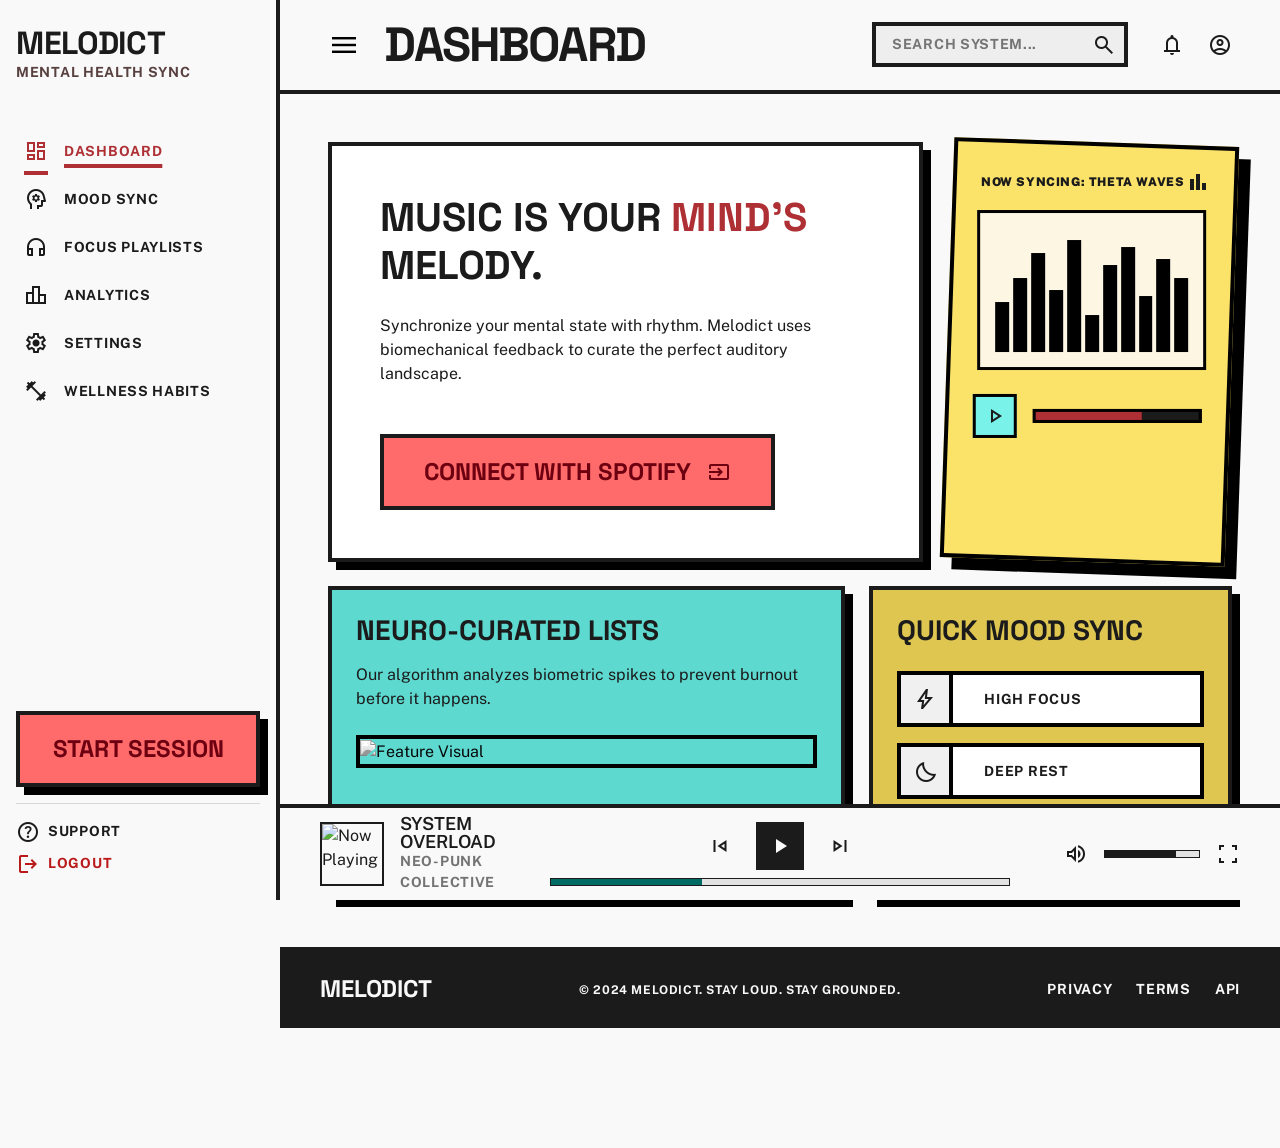
==== index.html @ a221fcd9 "Change 2" ====
<!DOCTYPE html>
<html lang="en">
<head>
    <meta charset="utf-8"/>
    <meta content="width=device-width, initial-scale=1.0" name="viewport"/>
    <title>MELODICT | Dashboard</title>
    <link href="https://cdn.jsdelivr.net/npm/bootstrap@5.3.3/dist/css/bootstrap.min.css" rel="stylesheet"/>
    <script src="https://cdn.jsdelivr.net/npm/bootstrap@5.3.3/dist/js/bootstrap.bundle.min.js" defer></script>
    <link href="https://fonts.googleapis.com/css2?family=Space+Grotesk:wght@300;400;500;600;700&family=Public+Sans:wght@300;400;600;700&display=swap" rel="stylesheet"/>
    <link href="https://fonts.googleapis.com/css2?family=Material+Symbols+Outlined:wght,FILL@100..700,0..1&display=swap" rel="stylesheet"/>
    <link rel="stylesheet" href="/melodict_landing_page/styles.css"/>
</head>
<body>
<aside id="sidebar">
  <div class="mb-5">
    <h1 class="brand-title mb-0">MELODICT</h1>
    <p class="brand-sub mb-0">Mental Health Sync</p>
  </div>

  <nav class="flex-grow d-flex flex-column gap-2 mb-auto">
    <a href="/melodict_landing_page/index.html" class="active">
      <span class="material-symbols-outlined">dashboard</span>
      Dashboard
    </a>
    <a href="/melodict_mood_sync/mood-sync.html">
      <span class="material-symbols-outlined">psychology</span>
      Mood Sync
    </a>
    <a href="/melodict_focus_playlist/focus-playlists.html">
      <span class="material-symbols-outlined">headphones</span>
      Focus Playlists
    </a>
    <a href="/melodict_analytics_dashboard/analytics.html">
      <span class="material-symbols-outlined">leaderboard</span>
      Analytics
    </a>
    <a href="/melodict_settings/settings.html">
      <span class="material-symbols-outlined">settings</span>
      Settings
    </a>
    <a href="/melodict_wellness_habits/wellness-habits.html">
      <span class="material-symbols-outlined">fitness_center</span>
      Wellness Habits
    </a>
  </nav>

  <div class="mt-auto">
    <button class="btn-start-session neo-shadow neo-shadow-hover neo-shadow-active mb-3">
      Start Session
    </button>
    <div class="d-flex flex-column gap-2 pt-3" style="border-top: 1px solid rgba(27,27,27,0.15)">
      <a href="#" class="d-flex align-items-center gap-2 text-label text-decoration-none" style="color: var(--color-on-background)">
        <span class="material-symbols-outlined">help</span> Support
      </a>
      <a href="#" class="d-flex align-items-center gap-2 text-label text-decoration-none" style="color: var(--color-error)">
        <span class="material-symbols-outlined">logout</span> Logout
      </a>
    </div>
  </div>
</aside>

<main id="main-content">
  <header id="topbar">
    <div class="d-flex align-items-center gap-3">
      <button class="material-symbols-outlined border-0 bg-transparent" style="font-size:32px; padding:8px; cursor:pointer; transition: background 0.2s;" onmouseover="this.style.background='var(--color-primary-container)'" onmouseout="this.style.background='transparent'">menu</button>
      <h2 class="mb-0">DASHBOARD</h2>
        </div>
        <div class="d-flex align-items-center gap-4">
            <div class="search-wrapper d-none d-lg-block">
                <input type="text" placeholder="SEARCH SYSTEM..."/>
                <span class="material-symbols-outlined search-icon">search</span>
            </div>
            <div class="d-flex align-items-center gap-2">
                <span class="material-symbols-outlined" style="cursor:pointer; padding:8px;">notifications</span>
                <span class="material-symbols-outlined" style="cursor:pointer; padding:8px;">account_circle</span>
            </div>
        </div>
    </header>

    <section class="p-4 p-xl-5" style="max-width: 1400px; margin: 0 auto;">
        <div class="row g-4">
            <div class="col-12 col-xl-8">
                <div class="bento-card neo-shadow p-5 bg-white h-100 d-flex flex-column justify-content-center">
                    <h1 class="hero-title mb-4">MUSIC IS YOUR <span style="color: var(--color-primary);">MIND'S</span> MELODY.</h1>
                    <p class="hero-desc mb-5">Synchronize your mental state with rhythm. Melodict uses biomechanical feedback to curate the perfect auditory landscape.</p>
                    <div>
                        <button class="btn-start-session neo-shadow-hover d-inline-flex align-items-center justify-content-center gap-3" style="width: auto; padding: 16px 40px;">
                            Connect with Spotify <span class="material-symbols-outlined">input</span>
                        </button>
                    </div>
                </div>
            </div>

            <div class="col-12 col-xl-4">
    <div class="theta-visualizer-card neo-shadow-extreme">
        <div class="d-flex justify-content-between align-items-center mb-3">
            <span class="text-label-bold">NOW SYNCING: THETA WAVES</span>
            <span class="material-symbols-outlined">bar_chart</span>
        </div>
        
        <div class="visualizer-container">
            <div class="v-bar" style="height: 40%"></div>
            <div class="v-bar" style="height: 60%"></div>
            <div class="v-bar" style="height: 80%"></div>
            <div class="v-bar" style="height: 50%"></div>
            <div class="v-bar" style="height: 90%"></div>
            <div class="v-bar" style="height: 30%"></div>
            <div class="v-bar" style="height: 70%"></div>
            <div class="v-bar" style="height: 85%"></div>
            <div class="v-bar" style="height: 45%"></div>
            <div class="v-bar" style="height: 75%"></div>
            <div class="v-bar" style="height: 60%"></div>
        </div>

        <div class="d-flex align-items-center gap-3 mt-4">
            <div class="v-play-btn">
                <span class="material-symbols-outlined">play_arrow</span>
            </div>
            <div class="v-progress-track">
                <div class="v-progress-fill" style="width: 65%;"></div>
            </div>
        </div>
    </div>
</div>

            <div class="col-12 col-lg-7">
                <div class="bento-card neo-shadow p-4 h-100" style="background: var(--color-secondary-fixed-dim);">
                    <h3 class="text-uppercase mb-3">Neuro-Curated Lists</h3>
                    <p class="mb-4">Our algorithm analyzes biometric spikes to prevent burnout before it happens.</p>
                    <div style="border: 4px solid #000; overflow: hidden;">
                        <img src="https://lh3.googleusercontent.com/aida-public/[base64]" class="w-100" style="filter: grayscale(1) contrast(1.2);" alt="Feature Visual">
                    </div>
                </div>
            </div>

            <div class="col-12 col-lg-5">
                <div class="bento-card neo-shadow p-4 h-100" style="background: #dec651;">
                    <h3 class="text-uppercase mb-4">Quick Mood Sync</h3>
                    <div class="d-flex flex-column gap-3">
                        <div class="mood-item-alt p-3 bg-white d-flex align-items-center gap-3" style="border: 4px solid #000;">
                            <span class="material-symbols-outlined">bolt</span>
                            <span class="text-label">HIGH FOCUS</span>
                        </div>
                        <div class="mood-item-alt p-3 bg-white d-flex align-items-center gap-3" style="border: 4px solid #000;">
                            <span class="material-symbols-outlined">bedtime</span>
                            <span class="text-label">DEEP REST</span>
                        </div>
                        <div class="mood-item-alt p-3 bg-white d-flex align-items-center gap-3" style="border: 4px solid #000;">
                            <span class="material-symbols-outlined">exercise</span>
                            <span class="text-label">PURE ENERGY</span>
                        </div>
                    </div>
                </div>
            </div>
        </div>
    </section>

  <footer id="site-footer">
    <h3 class="mb-0" style="font-size:24px; color: var(--color-background);">MELODICT</h3>
    <span class="text-label" style="font-size:12px;">© 2024 MELODICT. STAY LOUD. STAY GROUNDED.</span>
    <div class="d-flex gap-4">
      <a href="#">Privacy</a>
      <a href="#">Terms</a>
      <a href="#">API</a>
    </div>
  </footer>
</main>

<div id="player-bar">
  <div class="d-flex align-items-center gap-3" style="width:25%;">
    <div style="width:64px; height:64px; border: 2px solid var(--color-on-background); overflow:hidden; flex-shrink:0;">
      <img src="https://lh3.googleusercontent.com/aida-public/[base64]"
           alt="Now Playing" style="width:100%; height:100%; object-fit:cover;"/>
    </div>
    <div>
      <h5 class="mb-0 text-uppercase" style="font-size:18px; font-weight:600; line-height:1; font-family:'Public Sans',sans-serif;">System Overload</h5>
      <p class="text-label mb-0" style="opacity:0.6;">NEO-PUNK COLLECTIVE</p>
    </div>
  </div>

  <div class="d-flex flex-column align-items-center gap-2" style="width:50%;">
    <div class="d-flex align-items-center gap-4">
      <span class="material-symbols-outlined" style="cursor:pointer; font-size:24px; transition: color 0.2s;" onmouseover="this.style.color='var(--color-primary)'" onmouseout="this.style.color=''">skip_previous</span>
      <button class="play-btn neo-shadow-hover neo-shadow-active">
        <span class="material-symbols-outlined" style="font-variation-settings:'FILL' 1; font-size:24px;">play_arrow</span>
      </button>
      <span class="material-symbols-outlined" style="cursor:pointer; font-size:24px; transition: color 0.2s;" onmouseover="this.style.color='var(--color-primary)'" onmouseout="this.style.color=''">skip_next</span>
    </div>
    <div class="progress-track">
      <div class="progress-fill" style="width:33%;"></div>
    </div>
  </div>

  <div class="d-flex align-items-center justify-content-end gap-3" style="width:25%;">
    <span class="material-symbols-outlined">volume_up</span>
    <div style="width:96px; height:8px; background-color: var(--color-surface-container-highest); border: 1px solid var(--color-on-background);">
      <div style="height:100%; width:75%; background-color: var(--color-on-background);"></div>
    </div>
    <span class="material-symbols-outlined">fullscreen</span>
  </div>
</div>

</body>
</html>
---- melodict_landing_page/styles.css ----
:root {
  --color-primary: #ae2f34;
  --color-primary-container: #ff6b6b;
  --color-secondary: #006a65;
  --color-secondary-fixed-dim: #5dd9d0;
  --color-tertiary-fixed: #fbe36a;
  --color-on-background: #1b1b1b;
  --color-background: #f9f9f9;
  --color-surface: #f9f9f9;
  --color-surface-container: #eeeeee;
  --color-surface-container-highest: #e2e2e2;
  --color-on-surface-variant: #584140;
  --color-error: #ba1a1a;
  --sidebar-width: 280px;
}

body {
  background-color: var(--color-background);
  color: var(--color-on-background);
  font-family: 'Public Sans', sans-serif;
  overflow-x: hidden;
  margin: 0;
}

h1, h2, h3, h4, h5, .font-display {
  font-family: 'Space Grotesk', sans-serif;
  font-weight: 700;
}

.text-label {
  font-size: 14px;
  font-weight: 700;
  letter-spacing: 0.05em;
  text-transform: uppercase;
}

.neo-shadow { 
  box-shadow: 8px 8px 0 0 #000; 
}

.neo-shadow-hover {
  transition: transform 0.15s ease, box-shadow 0.15s ease;
}

.neo-shadow-hover:hover {
  transform: translate(-4px, -4px);
  box-shadow: 12px 12px 0 0 #000;
}

.neo-shadow-active:active {
  transform: translate(4px, 4px);
  box-shadow: 2px 2px 0 0 #000;
}

.grid-bg {
  background-image:
    linear-gradient(to right, #e2e2e2 1px, transparent 1px),
    linear-gradient(to bottom, #e2e2e2 1px, transparent 1px);
  background-size: 40px 40px;
}

#sidebar {
  width: var(--sidebar-width);
  position: fixed;
  top: 0;
  left: 0;
  height: 100vh;
  background-color: var(--color-background);
  border-right: 4px solid var(--color-on-background);
  z-index: 1050;
  display: flex;
  flex-direction: column;
  padding: 24px 16px;
}

#sidebar .brand-title {
  font-size: 32px;
  line-height: 1.2;
  letter-spacing: -0.01em;
  font-weight: 900;
}

#sidebar .brand-sub {
  font-size: 14px;
  font-weight: 700;
  letter-spacing: 0.05em;
  color: var(--color-on-surface-variant);
  text-transform: uppercase;
}

#sidebar nav a {
  display: flex;
  align-items: center;
  gap: 16px;
  padding: 8px;
  font-size: 14px;
  font-weight: 700;
  letter-spacing: 0.05em;
  text-decoration: none;
  color: var(--color-on-background);
  text-transform: uppercase;
  transition: color 0.2s, transform 0.15s;
}
#sidebar nav a:hover {
  color: var(--color-primary);
  transform: translateX(4px);
}
#sidebar nav a.active {
  color: var(--color-primary);
  text-decoration: underline;
  text-decoration-thickness: 4px;
  text-underline-offset: 8px;
}


.btn-start-session {
  background-color: var(--color-primary-container);
  border: 4px solid var(--color-on-background);
  font-family: 'Space Grotesk', sans-serif;
  font-size: 24px;
  font-weight: 700;
  text-transform: uppercase;
  color: #6d0010;
  width: 100%;
  padding: 16px;
  text-align: center;
  cursor: pointer;
}

#main-content {
  margin-left: var(--sidebar-width);
  min-height: 100vh;
  padding-bottom: 120px;
}

#topbar {
  display: flex;
  justify-content: space-between;
  align-items: center;
  padding: 16px 40px;
  border-bottom: 4px solid var(--color-on-background);
  position: sticky;
  top: 0;
  background-color: var(--color-background);
  z-index: 1040;
}

#topbar h2 {
  font-size: 48px;
  font-weight: 900;
  letter-spacing: -0.04em;
  text-transform: uppercase;
  margin: 0;
}

#topbar input[type="text"] {
  background-color: var(--color-surface-container);
  border: 4px solid var(--color-on-background);
  padding: 8px 44px 8px 16px;
  font-size: 14px;
  font-weight: 700;
  letter-spacing: 0.05em;
  text-transform: uppercase;
  outline: none;
  width: 256px;
}

.search-wrapper { position: relative; }

.search-icon {
  position: absolute;
  right: 12px;
  top: 50%;
  transform: translateY(-50%);
}

.bento-card {
  border: 4px solid var(--color-on-background);
  background-color: #fff;
  transition: transform 0.2s ease, box-shadow 0.2s ease;
}

.stat-number {
  font-family: 'Space Grotesk', sans-serif;
  font-size: 40px;
  font-weight: 700;
  letter-spacing: -0.02em;
  line-height: 1;
  display: block;
}

#player-bar {
  position: fixed;
  bottom: 0;
  left: var(--sidebar-width);
  right: 0;
  height: 96px;
  background-color: var(--color-background);
  border-top: 4px solid var(--color-on-background);
  display: flex;
  align-items: center;
  padding: 0 40px;
  justify-content: space-between;
  z-index: 1050;
}

.play-btn {
  width: 48px;
  height: 48px;
  background-color: var(--color-on-background);
  color: var(--color-background);
  border: none;
  display: flex;
  align-items: center;
  justify-content: center;
}

.progress-track {
  height: 8px;
  background-color: var(--color-surface-container-highest);
  border: 1px solid var(--color-on-background);
  position: relative;
  width: 100%;
}

.progress-fill {
  position: absolute;
  top: 0;
  left: 0;
  height: 100%;
  background-color: var(--color-secondary);
}

#site-footer {
  background-color: var(--color-on-background);
  color: var(--color-background);
  border-top: 4px solid var(--color-on-background);
  padding: 24px 40px;
  display: flex;
  justify-content: space-between;
  align-items: center;
  flex-wrap: wrap;
  gap: 12px;
}
#site-footer a {
  color: var(--color-background);
  text-decoration: none;
  font-size: 14px;
  font-weight: 700;
  text-transform: uppercase;
  letter-spacing: 0.05em;
}
#site-footer a:hover {
  text-decoration: underline;
}

@media (max-width: 992px) {
  #sidebar { transform: translateX(-100%); }
  #main-content, #player-bar { margin-left: 0; }
  #topbar h2 { font-size: 32px; }
}

::-webkit-scrollbar { width: 12px; }
::-webkit-scrollbar-track { background: var(--color-background); border-left: 3px solid #000; }
::-webkit-scrollbar-thumb { background: #000; border: 2px solid var(--color-background); }

.mood-item-alt {
    display: flex;
    align-items: center;
    padding: 0 !important;
    overflow: hidden;
    background: #fff;
    border: 4px solid #000;
    font-weight: 900;
}

.mood-item-alt span.material-symbols-outlined {
    padding: 12px;
    border-right: 4px solid #000;
    background: #f0f0f0;
}

.mood-item-alt .text-label {
    padding-left: 15px;
}

.play-btn-small {
  width: 40px;
  height: 40px;
  background-color: var(--color-on-background);
  color: var(--color-background);
  border: none;
  display: flex;
  align-items: center;
  justify-content: center;
  cursor: pointer;
}

.metric-row {
  display: flex;
  justify-content: space-between;
  align-items: baseline;
  border-bottom: 2px solid #000;
  padding: 8px 0;
}

.metric-row h2 { margin: 0; font-size: 32px; }

.toggle-switch {
  width: 60px;
  height: 34px;
  background: #eee;
  border: 3px solid #000;
  position: relative;
  cursor: pointer;
}

.toggle-circle {
  width: 20px;
  height: 20px;
  background: #000;
  position: absolute;
  top: 4px;
  left: 4px;
  transition: transform 0.2s ease;
}

.toggle-box span { font-weight: 900; font-size: 12px; }

.theme-box {
  padding: 24px;
  border: 4px solid #000;
  height: 100%;
}

.theme-label {
  font-size: 10px;
  font-weight: 900;
  background: #000;
  color: #fff;
  padding: 2px 6px;
  display: inline-block;
  margin-bottom: 12px;
}

.blue-box { background-color: var(--color-secondary-fixed-dim); }
.orange-box { background-color: var(--color-primary-container); }

.visualizer-bars {
  display: flex;
  align-items: flex-end;
  gap: 8px;
  height: 120px;
}

.vbar {
  flex: 1;
  background: #000;
  border: 2px solid #000;
}

.v1 { height: 40%; background: var(--color-primary); }
.v2 { height: 70%; background: var(--color-secondary); }
.v3 { height: 50%; background: var(--color-tertiary-fixed); }

.timer-display {
  font-family: 'Space Grotesk', sans-serif;
  font-size: 80px;
  font-weight: 900;
  line-height: 1;
  margin: 20px 0;
  letter-spacing: -4px;
}

.tag-dark {
  background: #000;
  color: #fff;
  padding: 4px 12px;
  font-size: 12px;
  font-weight: 700;
  text-transform: uppercase;
  display: inline-block;
  margin-bottom: 16px;
}

.btn-dark-neo {
  background: #000;
  color: #fff;
  border: 3px solid #000;
  padding: 12px 24px;
  font-weight: 700;
  text-transform: uppercase;
  transition: 0.2s;
}

.btn-dark-neo:hover {
  background: var(--color-primary);
  transform: translate(-2px, -2px);
  box-shadow: 4px 4px 0 #000;
}

.btn-outline-neo {
  background: transparent;
  color: #000;
  border: 3px solid #000;
  padding: 12px 24px;
  font-weight: 700;
  text-transform: uppercase;
  transition: 0.2s;
}

.player-right {
  display: flex;
  align-items: center;
  gap: 12px;
  width: 25%;
  justify-content: flex-end;
}

.volume-bar {
  width: 100px;
  height: 8px;
  background: #ddd;
  border: 2px solid #000;
}

.volume-fill {
  width: 60%;
  height: 100%;
  background: #000;
}

input[type="range"] {
  appearance: none;
  -webkit-appearance: none;
  width: 100%;
  background: transparent;
  margin: 20px 0;
}

input[type="range"]::-webkit-slider-runnable-track {
  width: 100%;
  height: 12px;
  background: #eee;
  border: 3px solid #000;
}

input[type="range"]::-webkit-slider-thumb {
  -webkit-appearance: none;
  height: 30px;
  width: 15px;
  background: #000;
  border: 2px solid #fff;
  margin-top: -12px; 
  cursor: pointer;
}

.theta-visualizer-card {
    background-color: #FBE36A; 
    border: 4px solid #000;
    padding: 24px;
    transform: rotate(2deg); 
    box-shadow: 12px 12px 0 #000;
    height: 100%;
    display: flex;
    flex-direction: column;
}

.text-label-bold {
    font-weight: 900;
    font-size: 12px;
    letter-spacing: 0.05em;
}

.visualizer-container {
    background: #FDF6E3;
    border: 3px solid #000;
    height: 160px;
    display: flex;
    align-items: flex-end;
    justify-content: space-between;
    padding: 15px;
    gap: 4px;
}

.v-bar {
    flex: 1;
    background: #000;
    min-width: 6px;
}

.v-play-btn {
    width: 44px;
    height: 44px;
    background: #79F3EA; 
    border: 3px solid #000;
    display: flex;
    align-items: center;
    justify-content: center;
    cursor: pointer;
}

.v-progress-track {
    flex-grow: 1;
    height: 14px;
    background: #1b1b1b;
    border: 3px solid #000;
    position: relative;
}

.v-progress-fill {
    height: 100%;
    background: #AE2F34; 
}

.v-bar {
    animation: bar-dance 1s ease-in-out infinite alternate;
}

@keyframes bar-dance {
    from { transform: scaleY(1); }
    to { transform: scaleY(0.5); }
}

.theta-visualizer-card > * {
    transform: rotate(-2deg);
}

::-webkit-scrollbar { width: 12px; }
::-webkit-scrollbar-track { background: var(--color-background); border-left: 3px solid #000; }
::-webkit-scrollbar-thumb { background: #000; border: 2px solid var(--color-background); }
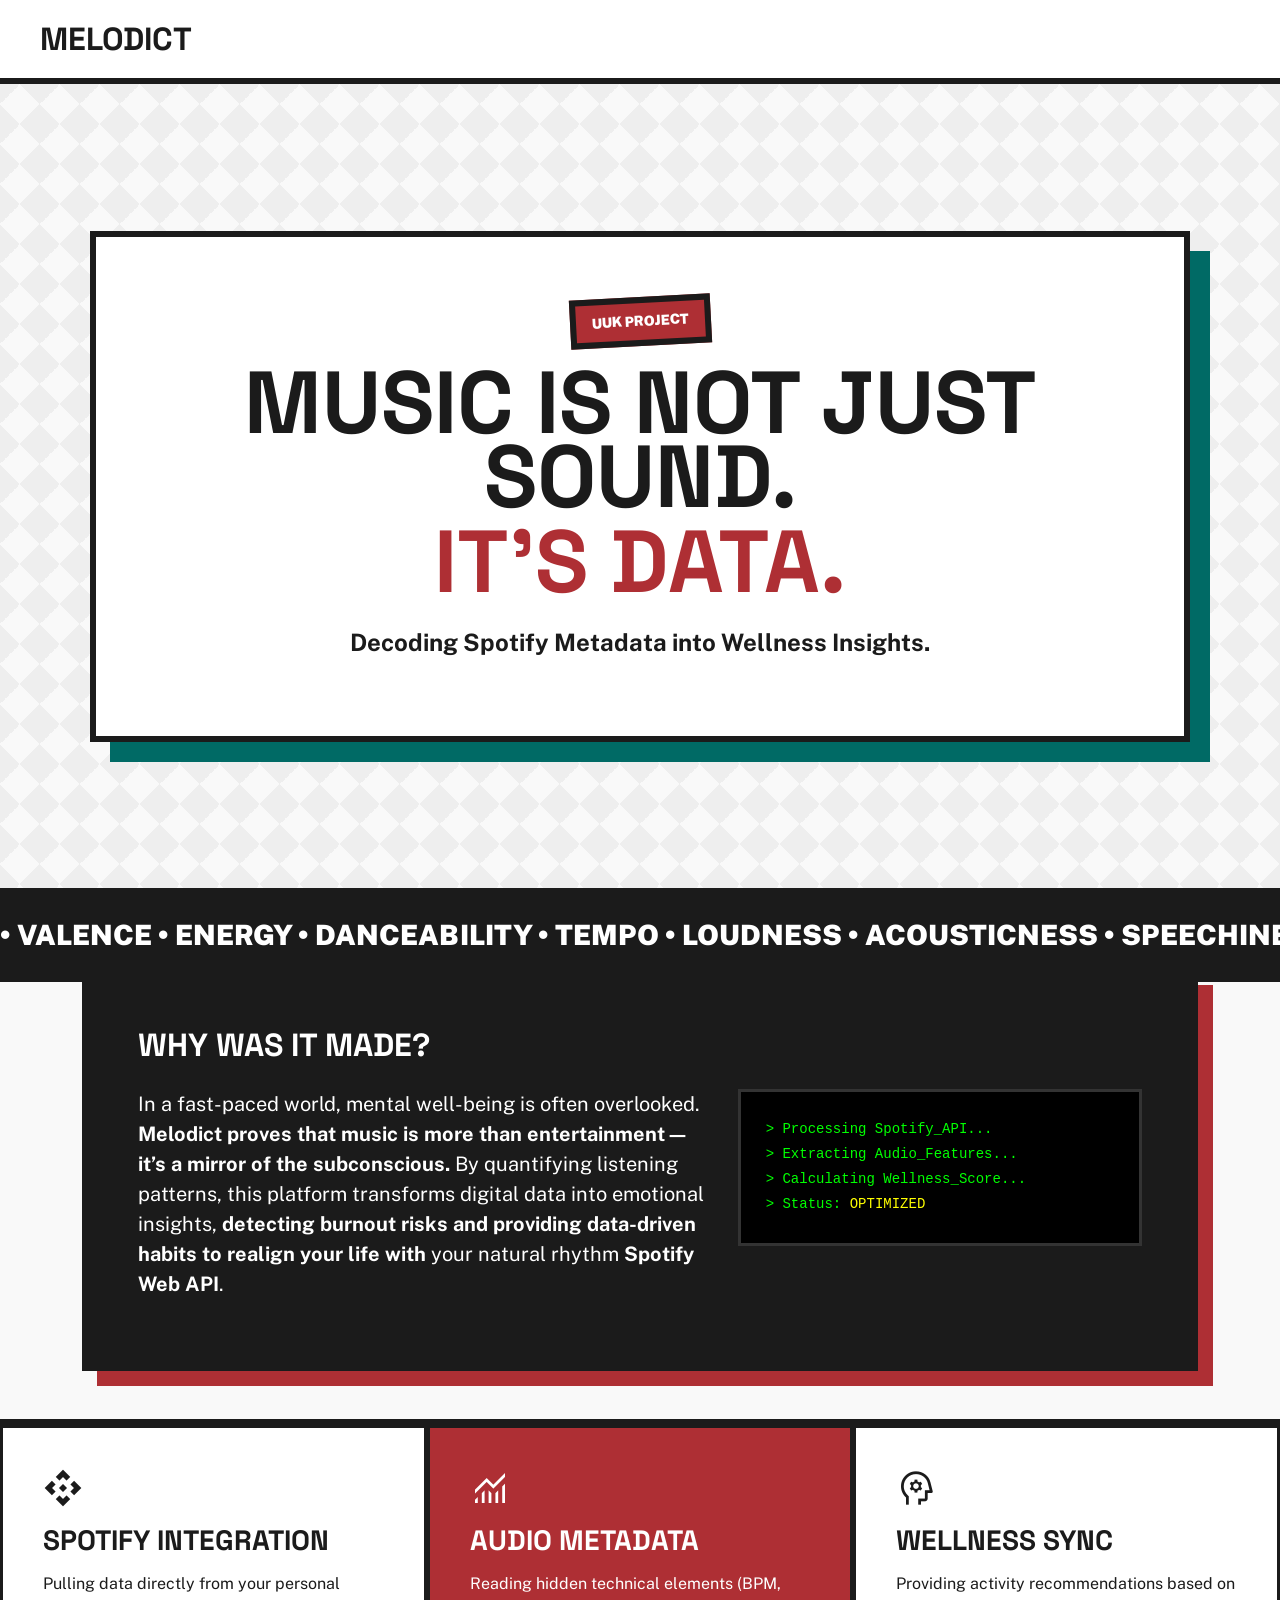
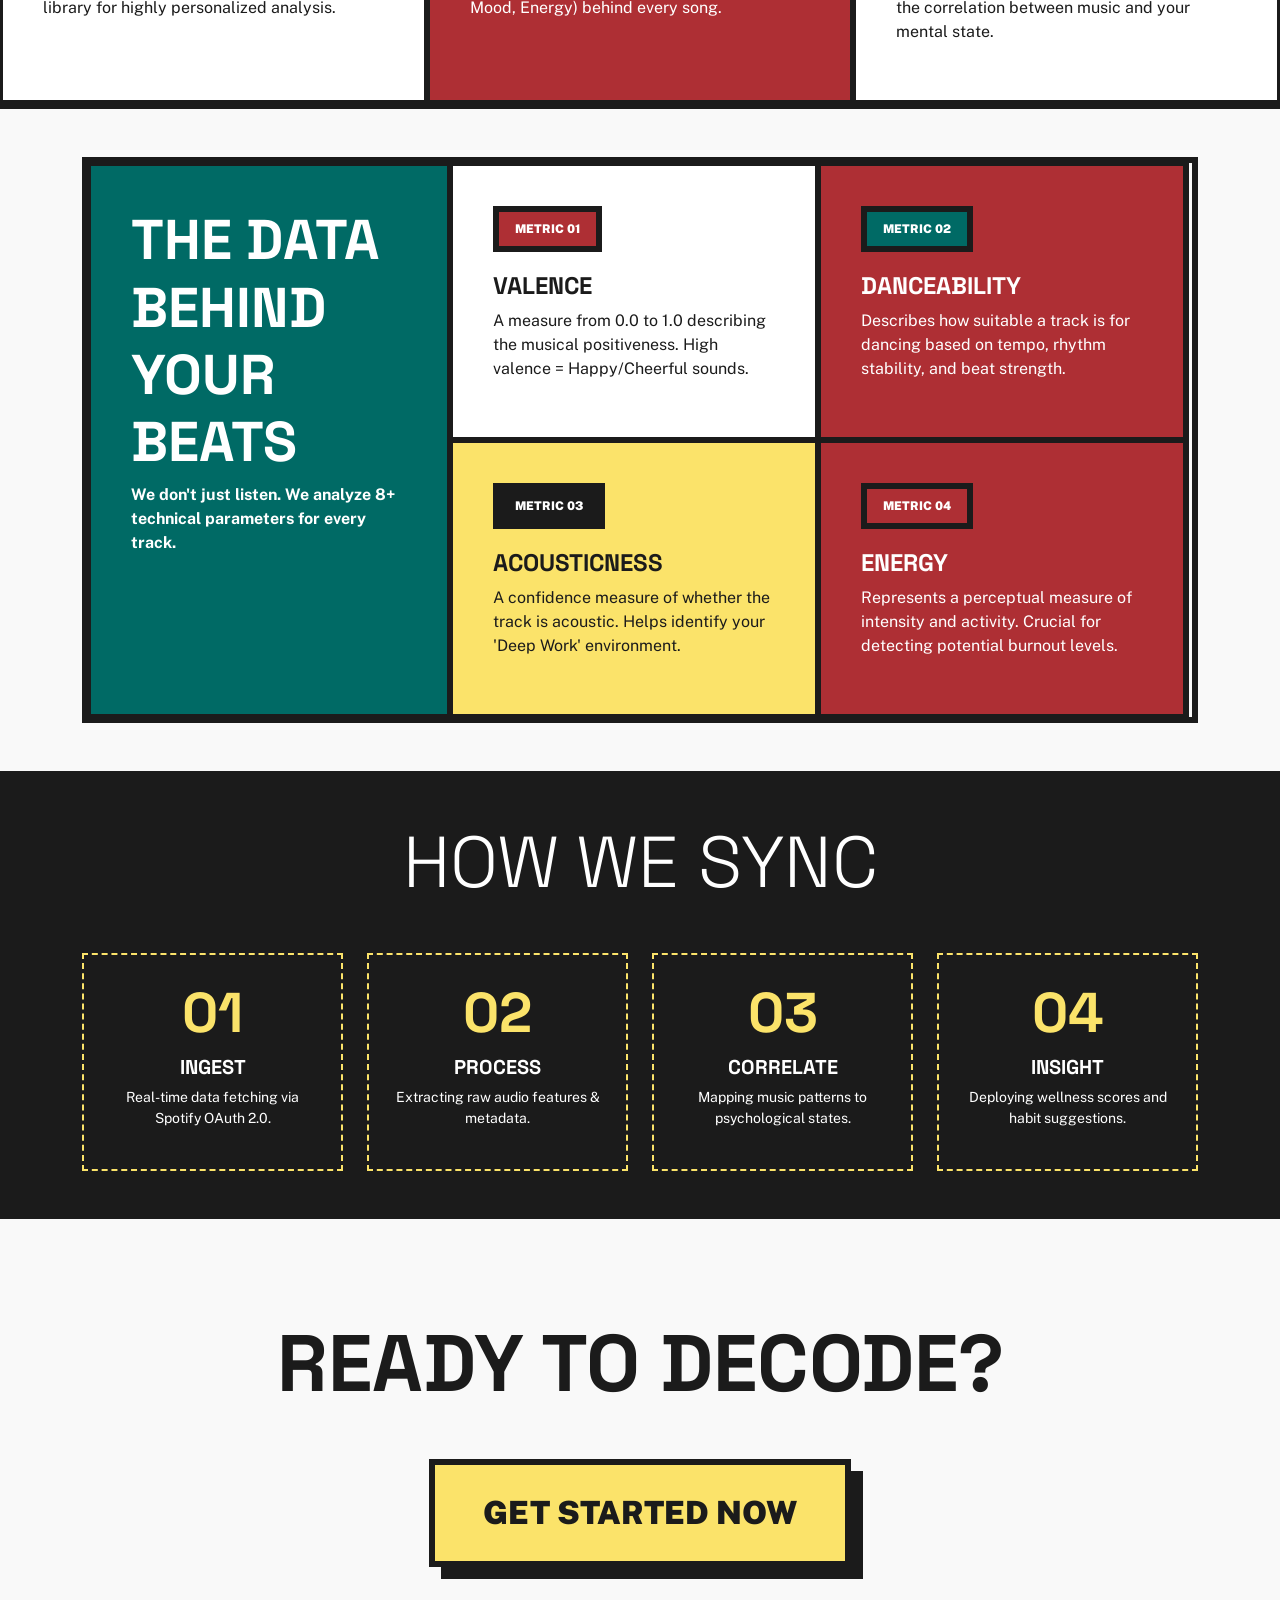
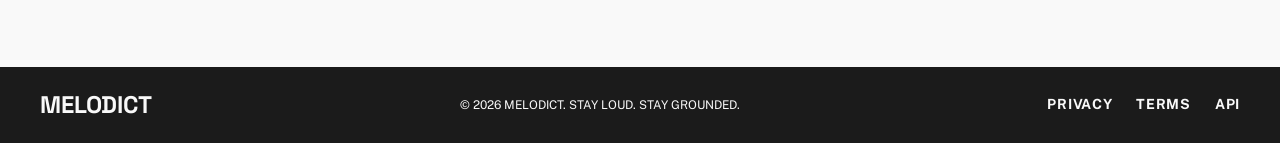
==== commit 5fea0687: "fix" ====
--- a/index.html
+++ b/index.html
@@ -1,204 +1,159 @@
 <!DOCTYPE html>
-<html lang="en">
+<html lang="id">
 <head>
     <meta charset="utf-8"/>
-    <meta content="width=device-width, initial-scale=1.0" name="viewport"/>
-    <title>MELODICT | Dashboard</title>
+    <meta name="viewport" content="width=device-width, initial-scale=1.0"/>
+    <title>MELODICT | Data-Driven Rhythm</title>
+
     <link href="https://cdn.jsdelivr.net/npm/bootstrap@5.3.3/dist/css/bootstrap.min.css" rel="stylesheet"/>
-    <script src="https://cdn.jsdelivr.net/npm/bootstrap@5.3.3/dist/js/bootstrap.bundle.min.js" defer></script>
-    <link href="https://fonts.googleapis.com/css2?family=Space+Grotesk:wght@300;400;500;600;700&family=Public+Sans:wght@300;400;600;700&display=swap" rel="stylesheet"/>
-    <link href="https://fonts.googleapis.com/css2?family=Material+Symbols+Outlined:wght,FILL@100..700,0..1&display=swap" rel="stylesheet"/>
-    <link rel="stylesheet" href="/melodict_landing_page/styles.css"/>
+    <link href="https://fonts.googleapis.com/css2?family=Space+Grotesk:wght@700;900&family=Public+Sans:wght@400;700;900&display=swap" rel="stylesheet"/>
+    <link href="https://fonts.googleapis.com/css2?family=Material+Symbols+Outlined:wght,FILL@100..700,0..1" rel="stylesheet"/>
+    <link rel="stylesheet" href="/styles-landing.css"/>
+
 </head>
 <body>
-<aside id="sidebar">
-  <div class="mb-5">
-    <h1 class="brand-title mb-0">MELODICT</h1>
-    <p class="brand-sub mb-0">Mental Health Sync</p>
-  </div>
 
-  <nav class="flex-grow d-flex flex-column gap-2 mb-auto">
-    <a href="/melodict_landing_page/index.html" class="active">
-      <span class="material-symbols-outlined">dashboard</span>
-      Dashboard
-    </a>
-    <a href="/melodict_mood_sync/mood-sync.html">
-      <span class="material-symbols-outlined">psychology</span>
-      Mood Sync
-    </a>
-    <a href="/melodict_focus_playlist/focus-playlists.html">
-      <span class="material-symbols-outlined">headphones</span>
-      Focus Playlists
-    </a>
-    <a href="/melodict_analytics_dashboard/analytics.html">
-      <span class="material-symbols-outlined">leaderboard</span>
-      Analytics
-    </a>
-    <a href="/melodict_settings/settings.html">
-      <span class="material-symbols-outlined">settings</span>
-      Settings
-    </a>
-    <a href="/melodict_wellness_habits/wellness-habits.html">
-      <span class="material-symbols-outlined">fitness_center</span>
-      Wellness Habits
-    </a>
-  </nav>
+    <nav style="padding: 20px 40px; border-bottom: var(--border-thick); background: white;">
+        <h2 class="mb-0">MELODICT</h2>
+    </nav>
 
-  <div class="mt-auto">
-    <button class="btn-start-session neo-shadow neo-shadow-hover neo-shadow-active mb-3">
-      Start Session
-    </button>
-    <div class="d-flex flex-column gap-2 pt-3" style="border-top: 1px solid rgba(27,27,27,0.15)">
-      <a href="#" class="d-flex align-items-center gap-2 text-label text-decoration-none" style="color: var(--color-on-background)">
-        <span class="material-symbols-outlined">help</span> Support
-      </a>
-      <a href="#" class="d-flex align-items-center gap-2 text-label text-decoration-none" style="color: var(--color-error)">
-        <span class="material-symbols-outlined">logout</span> Logout
-      </a>
-    </div>
-  </div>
-</aside>
-
-<main id="main-content">
-  <header id="topbar">
-    <div class="d-flex align-items-center gap-3">
-      <button class="material-symbols-outlined border-0 bg-transparent" style="font-size:32px; padding:8px; cursor:pointer; transition: background 0.2s;" onmouseover="this.style.background='var(--color-primary-container)'" onmouseout="this.style.background='transparent'">menu</button>
-      <h2 class="mb-0">DASHBOARD</h2>
-        </div>
-        <div class="d-flex align-items-center gap-4">
-            <div class="search-wrapper d-none d-lg-block">
-                <input type="text" placeholder="SEARCH SYSTEM..."/>
-                <span class="material-symbols-outlined search-icon">search</span>
-            </div>
-            <div class="d-flex align-items-center gap-2">
-                <span class="material-symbols-outlined" style="cursor:pointer; padding:8px;">notifications</span>
-                <span class="material-symbols-outlined" style="cursor:pointer; padding:8px;">account_circle</span>
-            </div>
+    <header class="hero">
+        <div class="hero-box">
+            <div class="badge-sticker">UUK PROJECT</div>
+            <h1>MUSIC IS NOT JUST SOUND.</h1>
+            <h1 style="color: var(--color-primary);">IT'S DATA.</h1>
+            <p class="mt-4 fw-bold fs-4">Decoding Spotify Metadata into Wellness Insights.</p>
         </div>
     </header>
 
-    <section class="p-4 p-xl-5" style="max-width: 1400px; margin: 0 auto;">
-        <div class="row g-4">
-            <div class="col-12 col-xl-8">
-                <div class="bento-card neo-shadow p-5 bg-white h-100 d-flex flex-column justify-content-center">
-                    <h1 class="hero-title mb-4">MUSIC IS YOUR <span style="color: var(--color-primary);">MIND'S</span> MELODY.</h1>
-                    <p class="hero-desc mb-5">Synchronize your mental state with rhythm. Melodict uses biomechanical feedback to curate the perfect auditory landscape.</p>
-                    <div>
-                        <button class="btn-start-session neo-shadow-hover d-inline-flex align-items-center justify-content-center gap-3" style="width: auto; padding: 16px 40px;">
-                            Connect with Spotify <span class="material-symbols-outlined">input</span>
-                        </button>
-                    </div>
-                </div>
-            </div>
-
-            <div class="col-12 col-xl-4">
-    <div class="theta-visualizer-card neo-shadow-extreme">
-        <div class="d-flex justify-content-between align-items-center mb-3">
-            <span class="text-label-bold">NOW SYNCING: THETA WAVES</span>
-            <span class="material-symbols-outlined">bar_chart</span>
-        </div>
-        
-        <div class="visualizer-container">
-            <div class="v-bar" style="height: 40%"></div>
-            <div class="v-bar" style="height: 60%"></div>
-            <div class="v-bar" style="height: 80%"></div>
-            <div class="v-bar" style="height: 50%"></div>
-            <div class="v-bar" style="height: 90%"></div>
-            <div class="v-bar" style="height: 30%"></div>
-            <div class="v-bar" style="height: 70%"></div>
-            <div class="v-bar" style="height: 85%"></div>
-            <div class="v-bar" style="height: 45%"></div>
-            <div class="v-bar" style="height: 75%"></div>
-            <div class="v-bar" style="height: 60%"></div>
-        </div>
-
-        <div class="d-flex align-items-center gap-3 mt-4">
-            <div class="v-play-btn">
-                <span class="material-symbols-outlined">play_arrow</span>
-            </div>
-            <div class="v-progress-track">
-                <div class="v-progress-fill" style="width: 65%;"></div>
-            </div>
+    <div class="marquee-container">
+        <div class="marquee-content">
+            • VALENCE • ENERGY • DANCEABILITY • TEMPO • LOUDNESS • ACOUSTICNESS • SPEECHINESS • INSTRUMENTALNESS • VALENCE • ENERGY • DANCEABILITY • TEMPO • LOUDNESS • ACOUSTICNESS • SPEECHINESS • INSTRUMENTALNESS
         </div>
     </div>
-</div>
 
-            <div class="col-12 col-lg-7">
-                <div class="bento-card neo-shadow p-4 h-100" style="background: var(--color-secondary-fixed-dim);">
-                    <h3 class="text-uppercase mb-3">Neuro-Curated Lists</h3>
-                    <p class="mb-4">Our algorithm analyzes biometric spikes to prevent burnout before it happens.</p>
-                    <div style="border: 4px solid #000; overflow: hidden;">
-                        <img src="https://lh3.googleusercontent.com/aida-public/[base64]" class="w-100" style="filter: grayscale(1) contrast(1.2);" alt="Feature Visual">
-                    </div>
+    <section class="container my-5">
+        <div class="analyst-card">
+            <h2 class="mb-4">why was it made?</h2>
+            <div class="row">
+                <div class="col-md-7">
+                    <p class="fs-5">In a fast-paced world, mental well-being is often overlooked. <b>Melodict proves that music is more than entertainment—it’s a mirror of the subconscious.</b> By quantifying listening patterns, this platform transforms digital data into emotional insights, <b>detecting burnout risks and providing data-driven habits to realign your life with</b> your natural rhythm <b>Spotify Web API</b>.</p>
                 </div>
-            </div>
-
-            <div class="col-12 col-lg-5">
-                <div class="bento-card neo-shadow p-4 h-100" style="background: #dec651;">
-                    <h3 class="text-uppercase mb-4">Quick Mood Sync</h3>
-                    <div class="d-flex flex-column gap-3">
-                        <div class="mood-item-alt p-3 bg-white d-flex align-items-center gap-3" style="border: 4px solid #000;">
-                            <span class="material-symbols-outlined">bolt</span>
-                            <span class="text-label">HIGH FOCUS</span>
-                        </div>
-                        <div class="mood-item-alt p-3 bg-white d-flex align-items-center gap-3" style="border: 4px solid #000;">
-                            <span class="material-symbols-outlined">bedtime</span>
-                            <span class="text-label">DEEP REST</span>
-                        </div>
-                        <div class="mood-item-alt p-3 bg-white d-flex align-items-center gap-3" style="border: 4px solid #000;">
-                            <span class="material-symbols-outlined">exercise</span>
-                            <span class="text-label">PURE ENERGY</span>
-                        </div>
+                <div class="col-md-5">
+                    <div class="terminal-text">
+                        > Processing Spotify_API...<br>
+                        > Extracting Audio_Features...<br>
+                        > Calculating Wellness_Score...<br>
+                        > Status: <span style="color: yellow;">OPTIMIZED</span>
                     </div>
                 </div>
             </div>
         </div>
     </section>
 
-  <footer id="site-footer">
+    <section class="grid-section">
+        <div class="grid-item">
+            <span class="material-symbols-outlined fs-1 mb-3">api</span>
+            <h3>Spotify Integration</h3>
+            <p>Pulling data directly from your personal library for highly personalized analysis.</p>
+        </div>
+        <div class="grid-item">
+            <span class="material-symbols-outlined fs-1 mb-3">monitoring</span>
+            <h3>Audio Metadata</h3>
+            <p>Reading hidden technical elements (BPM, Mood, Energy) behind every song.</p>
+        </div>
+        <div class="grid-item">
+            <span class="material-symbols-outlined fs-1 mb-3">psychology</span>
+            <h3>Wellness Sync</h3>
+            <p>Providing activity recommendations based on the correlation between music and your mental state.</p>
+        </div>
+    </section>
+
+    <section class="container my-5">
+        <div class="row g-0 border-thick" style="border: var(--border-thick);">
+            <div class="col-md-4 grid-item" style="background: var(--color-teal); color: white;">
+                <h2 class="display-4 fw-900">THE DATA BEHIND YOUR BEATS</h2>
+                <p class="fw-bold">We don't just listen. We analyze 8+ technical parameters for every track.</p>
+            </div>
+            <div class="col-md-8 p-0">
+                <div class="grid-section" style="border: none;">
+                    <div class="grid-item">
+                        <div class="badge-sticker" style="transform: rotate(0); font-size: 12px;">METRIC 01</div>
+                        <h4>VALENCE</h4>
+                        <p>A measure from 0.0 to 1.0 describing the musical positiveness. High valence = Happy/Cheerful sounds.</p>
+                    </div>
+                    <div class="grid-item">
+                        <div class="badge-sticker" style="transform: rotate(0); font-size: 12px; background: var(--color-teal);">METRIC 02</div>
+                        <h4>DANCEABILITY</h4>
+                        <p>Describes how suitable a track is for dancing based on tempo, rhythm stability, and beat strength.</p>
+                    </div>
+                    <div class="grid-item" style="background: var(--color-yellow);">
+                        <div class="badge-sticker" style="transform: rotate(0); font-size: 12px; background: var(--color-black);">METRIC 03</div>
+                        <h4>ACOUSTICNESS</h4>
+                        <p>A confidence measure of whether the track is acoustic. Helps identify your 'Deep Work' environment.</p>
+                    </div>
+                    <div class="grid-item">
+                        <div class="badge-sticker" style="transform: rotate(0); font-size: 12px;">METRIC 04</div>
+                        <h4>ENERGY</h4>
+                        <p>Represents a perceptual measure of intensity and activity. Crucial for detecting potential burnout levels.</p>
+                    </div>
+                </div>
+            </div>
+        </div>
+    </section>
+
+    <section class="py-5" style="background: var(--color-black); color: white;">
+        <div class="container">
+            <h2 class="text-center display-2 mb-5">HOW WE SYNC</h2>
+            <div class="row text-center g-4">
+                <div class="col-md-3">
+                    <div class="p-4" style="border: 2px dashed var(--color-yellow);">
+                        <h1 class="display-4 fw-900" style="color: var(--color-yellow);">01</h1>
+                        <h5 class="fw-bold">INGEST</h5>
+                        <p class="small">Real-time data fetching via Spotify OAuth 2.0.</p>
+                    </div>
+                </div>
+                <div class="col-md-3">
+                    <div class="p-4" style="border: 2px dashed var(--color-yellow);">
+                        <h1 class="display-4 fw-900" style="color: var(--color-yellow);">02</h1>
+                        <h5 class="fw-bold">PROCESS</h5>
+                        <p class="small">Extracting raw audio features & metadata.</p>
+                    </div>
+                </div>
+                <div class="col-md-3">
+                    <div class="p-4" style="border: 2px dashed var(--color-yellow);">
+                        <h1 class="display-4 fw-900" style="color: var(--color-yellow);">03</h1>
+                        <h5 class="fw-bold">CORRELATE</h5>
+                        <p class="small">Mapping music patterns to psychological states.</p>
+                    </div>
+                </div>
+                <div class="col-md-3">
+                    <div class="p-4" style="border: 2px dashed var(--color-yellow);">
+                        <h1 class="display-4 fw-900" style="color: var(--color-yellow);">04</h1>
+                        <h5 class="fw-bold">INSIGHT</h5>
+                        <p class="small">Deploying wellness scores and habit suggestions.</p>
+                    </div>
+                </div>
+            </div>
+        </div>
+    </section>
+
+    <section class="text-center py-5">
+        <div class="py-5">
+            <h2 class="display-1 fw-900">READY TO DECODE?</h2>
+            <a href="dashboard.html" class="btn-massive">GET STARTED NOW</a>
+        </div>
+    </section>
+
+    <footer id="site-footer">
     <h3 class="mb-0" style="font-size:24px; color: var(--color-background);">MELODICT</h3>
-    <span class="text-label" style="font-size:12px;">© 2024 MELODICT. STAY LOUD. STAY GROUNDED.</span>
+    <span class="text-label" style="font-size:12px;">© 2026 MELODICT. STAY LOUD. STAY GROUNDED.</span>
     <div class="d-flex gap-4">
       <a href="#">Privacy</a>
       <a href="#">Terms</a>
       <a href="#">API</a>
     </div>
   </footer>
-</main>
-
-<div id="player-bar">
-  <div class="d-flex align-items-center gap-3" style="width:25%;">
-    <div style="width:64px; height:64px; border: 2px solid var(--color-on-background); overflow:hidden; flex-shrink:0;">
-      <img src="https://lh3.googleusercontent.com/aida-public/[base64]"
-           alt="Now Playing" style="width:100%; height:100%; object-fit:cover;"/>
-    </div>
-    <div>
-      <h5 class="mb-0 text-uppercase" style="font-size:18px; font-weight:600; line-height:1; font-family:'Public Sans',sans-serif;">System Overload</h5>
-      <p class="text-label mb-0" style="opacity:0.6;">NEO-PUNK COLLECTIVE</p>
-    </div>
-  </div>
-
-  <div class="d-flex flex-column align-items-center gap-2" style="width:50%;">
-    <div class="d-flex align-items-center gap-4">
-      <span class="material-symbols-outlined" style="cursor:pointer; font-size:24px; transition: color 0.2s;" onmouseover="this.style.color='var(--color-primary)'" onmouseout="this.style.color=''">skip_previous</span>
-      <button class="play-btn neo-shadow-hover neo-shadow-active">
-        <span class="material-symbols-outlined" style="font-variation-settings:'FILL' 1; font-size:24px;">play_arrow</span>
-      </button>
-      <span class="material-symbols-outlined" style="cursor:pointer; font-size:24px; transition: color 0.2s;" onmouseover="this.style.color='var(--color-primary)'" onmouseout="this.style.color=''">skip_next</span>
-    </div>
-    <div class="progress-track">
-      <div class="progress-fill" style="width:33%;"></div>
-    </div>
-  </div>
-
-  <div class="d-flex align-items-center justify-content-end gap-3" style="width:25%;">
-    <span class="material-symbols-outlined">volume_up</span>
-    <div style="width:96px; height:8px; background-color: var(--color-surface-container-highest); border: 1px solid var(--color-on-background);">
-      <div style="height:100%; width:75%; background-color: var(--color-on-background);"></div>
-    </div>
-    <span class="material-symbols-outlined">fullscreen</span>
-  </div>
-</div>
 
 </body>
 </html>
--- a/styles-landing.css
+++ b/styles-landing.css
@@ -0,0 +1,342 @@
+:root {
+    --color-primary: #ae2f34;
+    --color-yellow: #fbe36a;
+    --color-teal: #006a65;
+    --color-bg: #f9f9f9;
+    --color-black: #1b1b1b;
+    --border-thick: 6px solid #1b1b1b;
+}
+
+body {
+    background-color: var(--color-bg);
+    color: var(--color-black);
+    font-family: 'Public Sans', sans-serif;
+    margin: 0;
+    overflow-x: hidden;
+}
+
+h1, h2, h3 {
+    font-family: 'Space Grotesk', sans-serif;
+    text-transform: uppercase;
+    font-weight: 900;
+}
+
+
+/* STICKER/BADGE STYLE */
+.badge-sticker {
+    background: var(--color-primary);
+    color: white;
+    padding: 8px 16px;
+    border: var(--border-thick);
+    display: inline-block;
+    transform: rotate(-3deg);
+    font-weight: 900;
+    margin-bottom: 20px;
+}
+
+/* ONE GIANT BUTTON */
+.btn-massive {
+    background: var(--color-yellow);
+    color: var(--color-black);
+    border: var(--border-thick);
+    padding: 24px 48px;
+    font-size: 32px;
+    font-weight: 900;
+    text-transform: uppercase;
+    text-decoration: none;
+    display: inline-block;
+    box-shadow: 12px 12px 0 0 var(--color-black);
+    transition: all 0.1s;
+    cursor: pointer;
+    margin-top: 40px;
+}
+
+.btn-massive:hover {
+    transform: translate(-4px, -4px);
+    box-shadow: 16px 16px 0 0 var(--color-black);
+    background: white;
+}
+
+.btn-massive:active {
+    transform: translate(8px, 8px);
+    box-shadow: 0px 0px 0 0 var(--color-black);
+}
+
+/* HERO SECTION */
+.hero {
+    min-height: 100vh;
+    display: flex;
+    align-items: center;
+    justify-content: center;
+    text-align: center;
+    border-bottom: var(--border-thick);
+    background-image:
+        linear-gradient(45deg, #eeeeee 25%, transparent 25%),
+        linear-gradient(-45deg, #eeeeee 25%, transparent 25%),
+        linear-gradient(45deg, transparent 75%, #eeeeee 75%),
+        linear-gradient(-45deg, transparent 75%, #eeeeee 75%);
+    background-size: 40px 40px;
+    padding: 60px 20px;
+}
+
+.hero-box {
+    background: white;
+    border: var(--border-thick);
+    padding: 60px;
+    box-shadow: 20px 20px 0 0 var(--color-teal);
+    max-width: 1000px;
+}
+
+.hero h1 {
+    font-size: clamp(3rem, 10vw, 6rem);
+    line-height: 0.9;
+    margin-bottom: 20px;
+}
+
+/* DATA ANALYST CORNER */
+.analyst-card {
+    border: var(--border-thick);
+    background: var(--color-black);
+    color: white;
+    padding: 40px;
+    margin-top: -60px;
+    position: relative;
+    z-index: 10;
+}
+
+.terminal-text {
+    font-family: monospace;
+    color: #00ff00;
+    background: #121212;
+    padding: 20px;
+    border: 2px solid #333;
+}
+
+/* GRID SECTION */
+.grid-section {
+    display: grid;
+    grid-template-columns: repeat(auto-fit, minmax(300px, 1fr));
+    border-bottom: var(--border-thick);
+}
+
+.grid-item {
+    border: var(--border-thick);
+    margin: -3px; /* overlap border */
+    padding: 40px;
+    background: white;
+}
+
+.grid-item:nth-child(even) {
+    background: var(--color-primary);
+    color: white;
+}
+
+/* MARQUEE */
+.marquee-container {
+    background: var(--color-black);
+    color: white;
+    padding: 20px 0;
+    border-bottom: var(--border-thick);
+    white-space: nowrap;
+    overflow: hidden;
+}
+
+.marquee-content {
+    display: inline-block;
+    animation: scroll 20s linear infinite;
+    font-size: 24px;
+    font-weight: 900;
+    text-transform: uppercase;
+}
+
+@keyframes scroll {
+    from { transform: translateX(0); }
+    to { transform: translateX(-50%); }
+}
+
+.floating-icon {
+    font-size: 80px;
+    position: absolute;
+    opacity: 0.2;
+    z-index: -1;
+}
+
+body {
+    background-color: var(--color-bg);
+    color: var(--color-black);
+    font-family: 'Public Sans', sans-serif;
+    margin: 0;
+    overflow-x: hidden;
+}
+
+h1, h2, h3, h4, h5 {
+    font-family: 'Space Grotesk', sans-serif;
+    text-transform: uppercase;
+    font-weight: 900;
+}
+
+.fw-900 { font-weight: 900; }
+
+.border-thick {
+    border: var(--border-thick) !important;
+}
+
+.badge-sticker {
+    background: var(--color-primary);
+    color: white;
+    padding: 8px 16px;
+    border: var(--border-thick);
+    display: inline-block;
+    transform: rotate(-3deg);
+    font-weight: 900;
+    margin-bottom: 20px;
+    font-size: 14px;
+}
+
+.btn-massive {
+    background: var(--color-yellow);
+    color: var(--color-black);
+    border: var(--border-thick);
+    padding: 24px 48px;
+    font-size: 32px;
+    font-weight: 900;
+    text-transform: uppercase;
+    text-decoration: none;
+    display: inline-block;
+    box-shadow: 12px 12px 0 0 var(--color-black);
+    transition: all 0.1s ease;
+    cursor: pointer;
+}
+
+.btn-massive:hover {
+    transform: translate(-4px, -4px);
+    box-shadow: 16px 16px 0 0 var(--color-black);
+    background: white;
+}
+
+.btn-massive:active {
+    transform: translate(8px, 8px);
+    box-shadow: 0px 0px 0 0 var(--color-black);
+}
+
+.hero {
+    min-height: 90vh;
+    display: flex;
+    align-items: center;
+    justify-content: center;
+    text-align: center;
+    border-bottom: var(--border-thick);
+    background-image: 
+        linear-gradient(45deg, #eeeeee 25%, transparent 25%), 
+        linear-gradient(-45deg, #eeeeee 25%, transparent 25%), 
+        linear-gradient(45deg, transparent 75%, #eeeeee 75%), 
+        linear-gradient(-45deg, transparent 75%, #eeeeee 75%);
+    background-size: 40px 40px;
+    padding: 40px 20px;
+}
+
+.hero-box {
+    background: white;
+    border: var(--border-thick);
+    padding: 60px;
+    box-shadow: 20px 20px 0 0 var(--color-teal);
+    max-width: 1100px;
+}
+
+.hero h1 {
+    font-size: clamp(2.5rem, 8vw, 5.5rem);
+    line-height: 0.85;
+    margin-bottom: 10px;
+}
+
+/* MARQUEE STYLE */
+.marquee-container {
+    background: var(--color-black);
+    color: white;
+    padding: 20px 0;
+    border-bottom: var(--border-thick);
+    white-space: nowrap;
+    overflow: hidden;
+}
+
+.marquee-content {
+    display: inline-block;
+    animation: scroll 25s linear infinite;
+    font-size: 28px;
+    font-weight: 900;
+}
+
+@keyframes scroll {
+    from { transform: translateX(0); }
+    to { transform: translateX(-50%); }
+}
+
+.analyst-card {
+    border: var(--border-thick);
+    background: var(--color-black);
+    color: white;
+    padding: 50px;
+    box-shadow: 15px 15px 0 0 var(--color-primary);
+}
+
+.terminal-text {
+    font-family: 'Courier New', Courier, monospace;
+    color: #00ff00;
+    background: #000;
+    padding: 25px;
+    border: 3px solid #333;
+    font-size: 14px;
+    line-height: 1.8;
+}
+
+.grid-section {
+    display: grid;
+    grid-template-columns: repeat(auto-fit, minmax(300px, 1fr));
+    border-bottom: var(--border-thick);
+    border-top: var(--border-thick);
+}
+
+.grid-item {
+    border: var(--border-thick);
+    margin: -3px; /* border overlap trick */
+    background: white;
+    transition: background 0.2s;
+}
+
+.grid-item:hover {
+    background: #f1f1f1;
+}
+
+.grid-item h3 {
+    font-size: 28px;
+    margin-bottom: 15px;
+}
+
+#site-footer {
+  background-color: var(--color-black);
+  color: var(--color-bg);
+  border-top: 4px solid var(--color-bg);
+  padding: 24px 40px;
+  display: flex;
+  justify-content: space-between;
+  align-items: center;
+  flex-wrap: wrap;
+  gap: 12px;
+}
+#site-footer a {
+  color: var(--color-bg);
+  text-decoration: none;
+  font-size: 14px;
+  font-weight: 700;
+  text-transform: uppercase;
+  letter-spacing: 0.05em;
+}
+#site-footer a:hover {
+  text-decoration: underline;
+}
+
+@media (max-width: 768px) {
+    .hero-box { padding: 30px 15px; }
+    .btn-massive { font-size: 20px; width: 100%; padding: 20px; }
+    #topbar h2 { font-size: 24px; }
+}
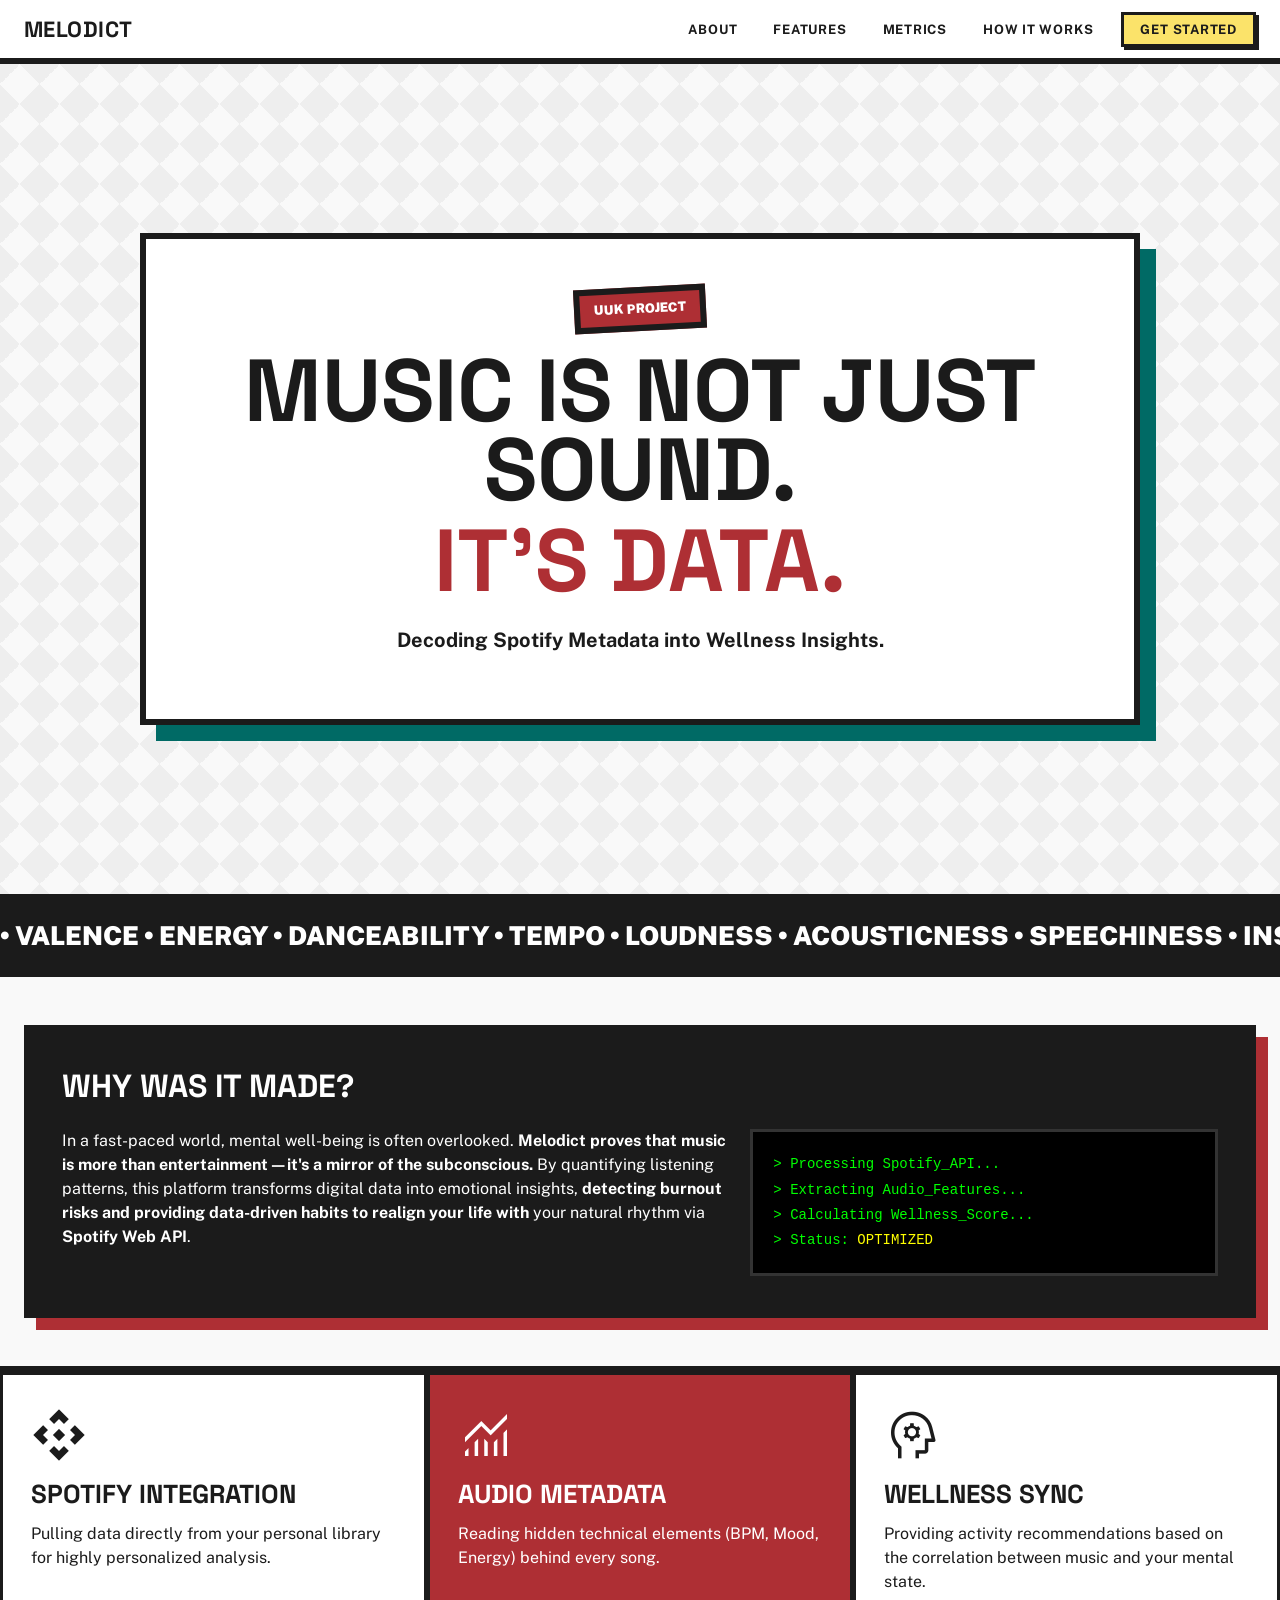
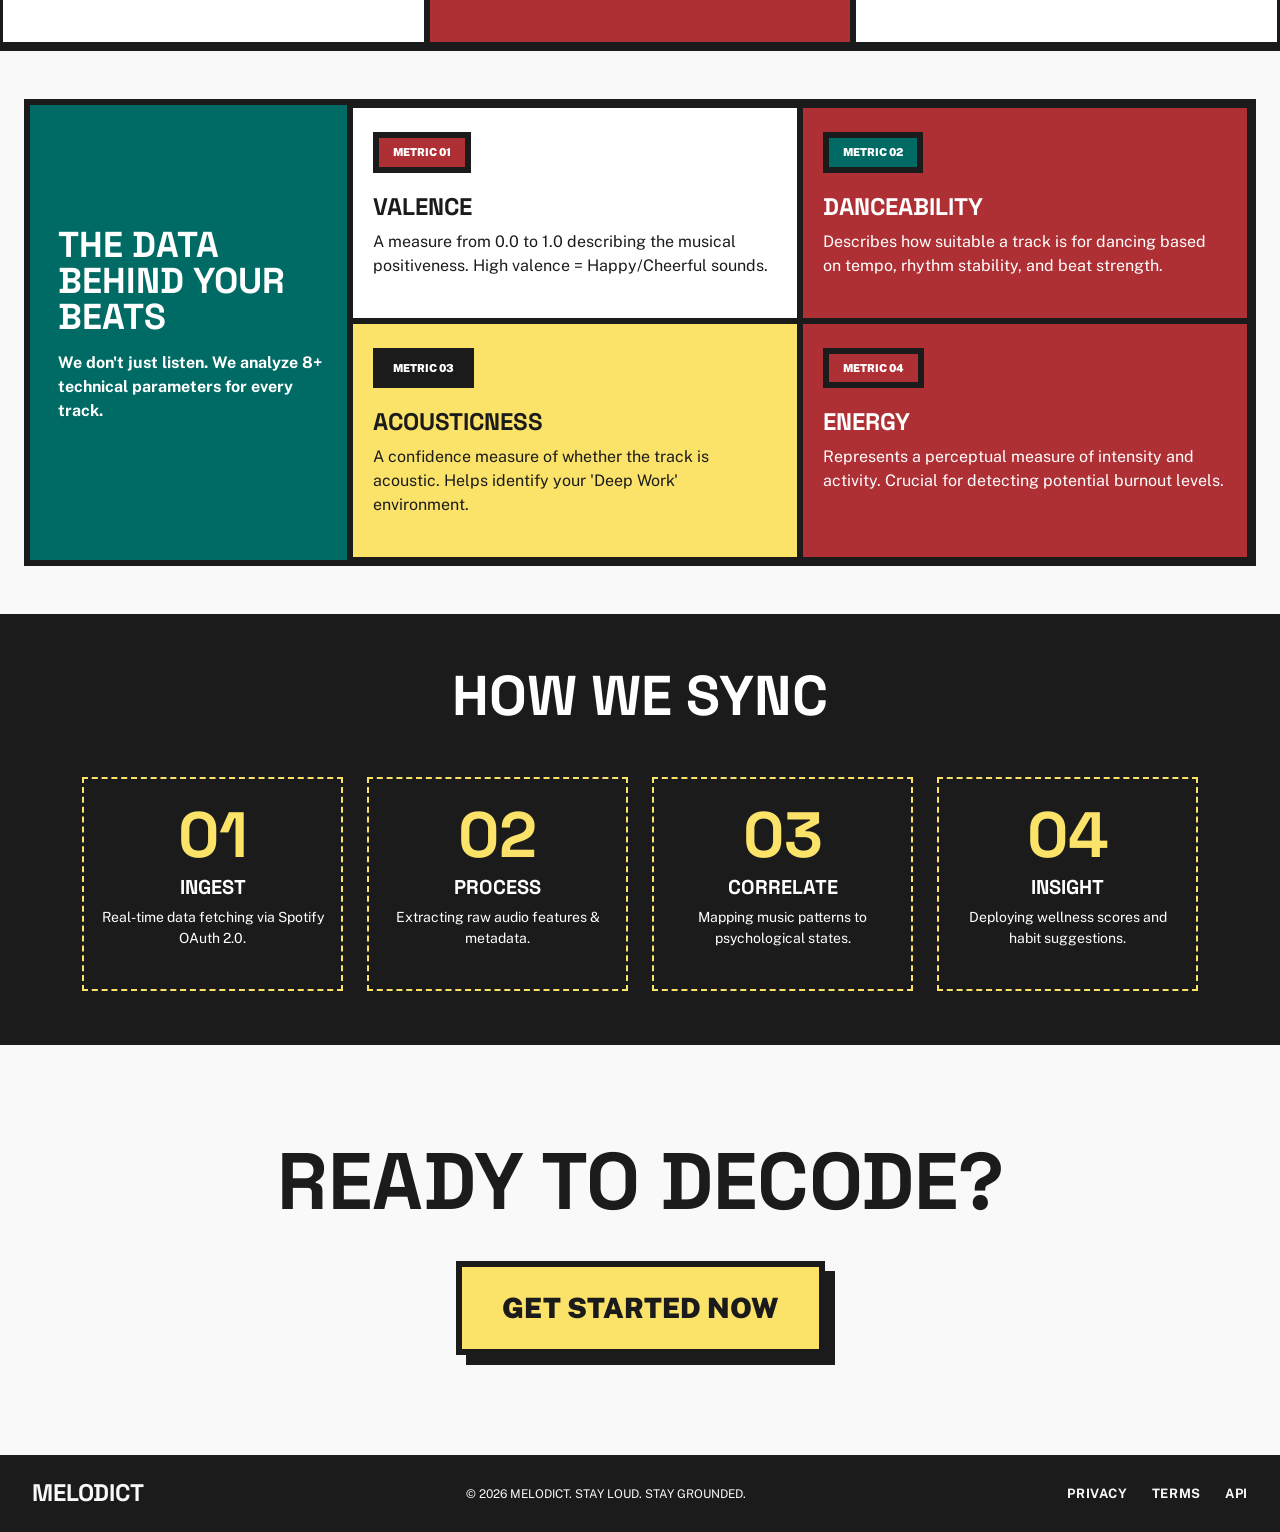
==== commit 832617a0: "lemas wak" ====
--- a/index.html
+++ b/index.html
@@ -8,36 +8,58 @@
     <link href="https://cdn.jsdelivr.net/npm/bootstrap@5.3.3/dist/css/bootstrap.min.css" rel="stylesheet"/>
     <link href="https://fonts.googleapis.com/css2?family=Space+Grotesk:wght@700;900&family=Public+Sans:wght@400;700;900&display=swap" rel="stylesheet"/>
     <link href="https://fonts.googleapis.com/css2?family=Material+Symbols+Outlined:wght,FILL@100..700,0..1" rel="stylesheet"/>
-    <link rel="stylesheet" href="/styles-landing.css"/>
+    <link rel="stylesheet" href="styles-landing.css"/>
 
 </head>
 <body>
 
-    <nav style="padding: 20px 40px; border-bottom: var(--border-thick); background: white;">
-        <h2 class="mb-0">MELODICT</h2>
+    <!-- STICKY NAVBAR -->
+    <nav id="main-navbar">
+        <div class="nav-inner">
+            <a href="#hero" class="nav-logo">MELODICT</a>
+
+            <!-- Hamburger Button (Mobile) -->
+            <button class="nav-hamburger" id="hamburgerBtn" aria-label="Toggle Menu">
+                <span></span>
+                <span></span>
+                <span></span>
+            </button>
+
+            <!-- Nav Links -->
+            <ul class="nav-links" id="navLinks">
+                <li><a href="#about" class="nav-link-item">About</a></li>
+                <li><a href="#features" class="nav-link-item">Features</a></li>
+                <li><a href="#metrics" class="nav-link-item">Metrics</a></li>
+                <li><a href="#how-it-works" class="nav-link-item">How It Works</a></li>
+                <li><a href="#cta" class="nav-link-item nav-cta">Get Started</a></li>
+            </ul>
+        </div>
     </nav>
 
-    <header class="hero">
+    <!-- HERO -->
+    <header class="hero" id="hero">
         <div class="hero-box">
             <div class="badge-sticker">UUK PROJECT</div>
             <h1>MUSIC IS NOT JUST SOUND.</h1>
             <h1 style="color: var(--color-primary);">IT'S DATA.</h1>
-            <p class="mt-4 fw-bold fs-4">Decoding Spotify Metadata into Wellness Insights.</p>
+            <p class="mt-4 fw-bold fs-5">Decoding Spotify Metadata into Wellness Insights.</p>
         </div>
     </header>
 
+    <!-- MARQUEE -->
     <div class="marquee-container">
         <div class="marquee-content">
             • VALENCE • ENERGY • DANCEABILITY • TEMPO • LOUDNESS • ACOUSTICNESS • SPEECHINESS • INSTRUMENTALNESS • VALENCE • ENERGY • DANCEABILITY • TEMPO • LOUDNESS • ACOUSTICNESS • SPEECHINESS • INSTRUMENTALNESS
         </div>
     </div>
 
-    <section class="container my-5">
+    <!-- ABOUT -->
+    <section class="container-fluid px-3 px-md-4 my-5" id="about">
         <div class="analyst-card">
             <h2 class="mb-4">why was it made?</h2>
-            <div class="row">
+            <div class="row g-4">
                 <div class="col-md-7">
-                    <p class="fs-5">In a fast-paced world, mental well-being is often overlooked. <b>Melodict proves that music is more than entertainment—it’s a mirror of the subconscious.</b> By quantifying listening patterns, this platform transforms digital data into emotional insights, <b>detecting burnout risks and providing data-driven habits to realign your life with</b> your natural rhythm <b>Spotify Web API</b>.</p>
+                    <p class="fs-6 fs-md-5">In a fast-paced world, mental well-being is often overlooked. <b>Melodict proves that music is more than entertainment—it's a mirror of the subconscious.</b> By quantifying listening patterns, this platform transforms digital data into emotional insights, <b>detecting burnout risks and providing data-driven habits to realign your life with</b> your natural rhythm via <b>Spotify Web API</b>.</p>
                 </div>
                 <div class="col-md-5">
                     <div class="terminal-text">
@@ -51,85 +73,86 @@
         </div>
     </section>
 
-    <section class="grid-section">
+    <!-- FEATURES -->
+    <section class="grid-section" id="features">
         <div class="grid-item">
-            <span class="material-symbols-outlined fs-1 mb-3">api</span>
+            <span class="material-symbols-outlined icon-lg mb-3">api</span>
             <h3>Spotify Integration</h3>
             <p>Pulling data directly from your personal library for highly personalized analysis.</p>
         </div>
         <div class="grid-item">
-            <span class="material-symbols-outlined fs-1 mb-3">monitoring</span>
+            <span class="material-symbols-outlined icon-lg mb-3">monitoring</span>
             <h3>Audio Metadata</h3>
             <p>Reading hidden technical elements (BPM, Mood, Energy) behind every song.</p>
         </div>
         <div class="grid-item">
-            <span class="material-symbols-outlined fs-1 mb-3">psychology</span>
+            <span class="material-symbols-outlined icon-lg mb-3">psychology</span>
             <h3>Wellness Sync</h3>
             <p>Providing activity recommendations based on the correlation between music and your mental state.</p>
         </div>
     </section>
 
-    <section class="container my-5">
-        <div class="row g-0 border-thick" style="border: var(--border-thick);">
-            <div class="col-md-4 grid-item" style="background: var(--color-teal); color: white;">
-                <h2 class="display-4 fw-900">THE DATA BEHIND YOUR BEATS</h2>
+    <!-- METRICS -->
+    <section class="container-fluid px-3 px-md-4 my-5" id="metrics">
+        <div class="metrics-wrapper">
+            <div class="metrics-header">
+                <h2 class="display-5 fw-900">THE DATA BEHIND YOUR BEATS</h2>
                 <p class="fw-bold">We don't just listen. We analyze 8+ technical parameters for every track.</p>
             </div>
-            <div class="col-md-8 p-0">
-                <div class="grid-section" style="border: none;">
-                    <div class="grid-item">
-                        <div class="badge-sticker" style="transform: rotate(0); font-size: 12px;">METRIC 01</div>
-                        <h4>VALENCE</h4>
-                        <p>A measure from 0.0 to 1.0 describing the musical positiveness. High valence = Happy/Cheerful sounds.</p>
-                    </div>
-                    <div class="grid-item">
-                        <div class="badge-sticker" style="transform: rotate(0); font-size: 12px; background: var(--color-teal);">METRIC 02</div>
-                        <h4>DANCEABILITY</h4>
-                        <p>Describes how suitable a track is for dancing based on tempo, rhythm stability, and beat strength.</p>
-                    </div>
-                    <div class="grid-item" style="background: var(--color-yellow);">
-                        <div class="badge-sticker" style="transform: rotate(0); font-size: 12px; background: var(--color-black);">METRIC 03</div>
-                        <h4>ACOUSTICNESS</h4>
-                        <p>A confidence measure of whether the track is acoustic. Helps identify your 'Deep Work' environment.</p>
-                    </div>
-                    <div class="grid-item">
-                        <div class="badge-sticker" style="transform: rotate(0); font-size: 12px;">METRIC 04</div>
-                        <h4>ENERGY</h4>
-                        <p>Represents a perceptual measure of intensity and activity. Crucial for detecting potential burnout levels.</p>
-                    </div>
+            <div class="metrics-grid">
+                <div class="grid-item">
+                    <div class="badge-sticker" style="transform: rotate(0); font-size: 11px;">METRIC 01</div>
+                    <h4>VALENCE</h4>
+                    <p>A measure from 0.0 to 1.0 describing the musical positiveness. High valence = Happy/Cheerful sounds.</p>
+                </div>
+                <div class="grid-item">
+                    <div class="badge-sticker" style="transform: rotate(0); font-size: 11px; background: var(--color-teal);">METRIC 02</div>
+                    <h4>DANCEABILITY</h4>
+                    <p>Describes how suitable a track is for dancing based on tempo, rhythm stability, and beat strength.</p>
+                </div>
+                <div class="grid-item" style="background: var(--color-yellow);">
+                    <div class="badge-sticker" style="transform: rotate(0); font-size: 11px; background: var(--color-black);">METRIC 03</div>
+                    <h4>ACOUSTICNESS</h4>
+                    <p>A confidence measure of whether the track is acoustic. Helps identify your 'Deep Work' environment.</p>
+                </div>
+                <div class="grid-item">
+                    <div class="badge-sticker" style="transform: rotate(0); font-size: 11px;">METRIC 04</div>
+                    <h4>ENERGY</h4>
+                    <p>Represents a perceptual measure of intensity and activity. Crucial for detecting potential burnout levels.</p>
                 </div>
             </div>
         </div>
     </section>
 
-    <section class="py-5" style="background: var(--color-black); color: white;">
+    <!-- HOW IT WORKS -->
+    <section class="py-5 how-it-works-section" id="how-it-works">
         <div class="container">
-            <h2 class="text-center display-2 mb-5">HOW WE SYNC</h2>
+            <h2 class="text-center display-4 fw-900 mb-5">HOW WE SYNC</h2>
             <div class="row text-center g-4">
-                <div class="col-md-3">
-                    <div class="p-4" style="border: 2px dashed var(--color-yellow);">
-                        <h1 class="display-4 fw-900" style="color: var(--color-yellow);">01</h1>
+                <div class="col-6 col-md-3">
+                    <div class="step-card">
+                        <h1 class="step-num">01</h1>
                         <h5 class="fw-bold">INGEST</h5>
                         <p class="small">Real-time data fetching via Spotify OAuth 2.0.</p>
                     </div>
                 </div>
-                <div class="col-md-3">
-                    <div class="p-4" style="border: 2px dashed var(--color-yellow);">
-                        <h1 class="display-4 fw-900" style="color: var(--color-yellow);">02</h1>
+                <div class="col-6 col-md-3">
+                    <div class="step-card">
+                        <h1 class="step-num">02</h1>
                         <h5 class="fw-bold">PROCESS</h5>
                         <p class="small">Extracting raw audio features & metadata.</p>
                     </div>
                 </div>
-                <div class="col-md-3">
-                    <div class="p-4" style="border: 2px dashed var(--color-yellow);">
-                        <h1 class="display-4 fw-900" style="color: var(--color-yellow);">03</h1>
+                <div class="col-6 col-md-3">
+                    <div class="step-card">
+                        <h1 class="step-num">03</h1>
                         <h5 class="fw-bold">CORRELATE</h5>
                         <p class="small">Mapping music patterns to psychological states.</p>
                     </div>
                 </div>
-                <div class="col-md-3">
-                    <div class="p-4" style="border: 2px dashed var(--color-yellow);">
-                        <h1 class="display-4 fw-900" style="color: var(--color-yellow);">04</h1>
+                <div class="col-6 col-md-3">
+                    <div class="step-card">
+                        <h1 class="step-num">04</h1>
                         <h5 class="fw-bold">INSIGHT</h5>
                         <p class="small">Deploying wellness scores and habit suggestions.</p>
                     </div>
@@ -138,22 +161,26 @@
         </div>
     </section>
 
-    <section class="text-center py-5">
-        <div class="py-5">
-            <h2 class="display-1 fw-900">READY TO DECODE?</h2>
+    <!-- CTA -->
+    <section class="text-center py-5 cta-section" id="cta">
+        <div class="py-4 py-md-5">
+            <h2 class="cta-heading fw-900">READY TO DECODE?</h2>
             <a href="dashboard.html" class="btn-massive">GET STARTED NOW</a>
         </div>
     </section>
 
+    <!-- FOOTER -->
     <footer id="site-footer">
-    <h3 class="mb-0" style="font-size:24px; color: var(--color-background);">MELODICT</h3>
-    <span class="text-label" style="font-size:12px;">© 2026 MELODICT. STAY LOUD. STAY GROUNDED.</span>
-    <div class="d-flex gap-4">
-      <a href="#">Privacy</a>
-      <a href="#">Terms</a>
-      <a href="#">API</a>
-    </div>
-  </footer>
+        <h3 class="mb-0" style="font-size:24px; color: var(--color-background);">MELODICT</h3>
+        <span class="text-label" style="font-size:12px;">© 2026 MELODICT. STAY LOUD. STAY GROUNDED.</span>
+        <div class="d-flex gap-3 gap-md-4">
+            <a href="#">Privacy</a>
+            <a href="#">Terms</a>
+            <a href="#">API</a>
+        </div>
+    </footer>
+
+<script src="/landing-script.js"></script>
 
 </body>
-</html>+</html>
--- a/styles-landing.css
+++ b/styles-landing.css
@@ -5,6 +5,11 @@
     --color-bg: #f9f9f9;
     --color-black: #1b1b1b;
     --border-thick: 6px solid #1b1b1b;
+    --nav-height: 64px;
+}
+
+*, *::before, *::after {
+    box-sizing: border-box;
 }
 
 body {
@@ -13,58 +18,145 @@
     font-family: 'Public Sans', sans-serif;
     margin: 0;
     overflow-x: hidden;
-}
-
-h1, h2, h3 {
+    padding-top: var(--nav-height);
+}
+
+h1, h2, h3, h4, h5 {
     font-family: 'Space Grotesk', sans-serif;
     text-transform: uppercase;
     font-weight: 900;
 }
 
-
-/* STICKER/BADGE STYLE */
+.fw-900 { font-weight: 900; }
+.border-thick { border: var(--border-thick) !important; }
+
+#main-navbar {
+    position: fixed;
+    top: 0;
+    left: 0;
+    right: 0;
+    z-index: 1000;
+    background: white;
+    border-bottom: var(--border-thick);
+    height: var(--nav-height);
+}
+
+.nav-inner {
+    display: flex;
+    align-items: center;
+    justify-content: space-between;
+    height: 100%;
+    padding: 0 24px;
+    max-width: 1400px;
+    margin: 0 auto;
+}
+
+.nav-logo {
+    font-family: 'Space Grotesk', sans-serif;
+    font-weight: 900;
+    font-size: 22px;
+    text-transform: uppercase;
+    color: var(--color-black);
+    text-decoration: none;
+    letter-spacing: 0.02em;
+    flex-shrink: 0;
+}
+
+.nav-links {
+    list-style: none;
+    margin: 0;
+    padding: 0;
+    display: flex;
+    align-items: center;
+    gap: 4px;
+}
+
+.nav-link-item {
+    font-family: 'Public Sans', sans-serif;
+    font-weight: 700;
+    font-size: 13px;
+    text-transform: uppercase;
+    letter-spacing: 0.06em;
+    color: var(--color-black);
+    text-decoration: none;
+    padding: 8px 14px;
+    border: 2px solid transparent;
+    transition: all 0.15s ease;
+}
+
+.nav-link-item:hover,
+.nav-link-item.active {
+    background: var(--color-black);
+    color: white;
+    border-color: var(--color-black);
+}
+
+.nav-link-item.nav-cta {
+    background: var(--color-yellow);
+    color: var(--color-black);
+    border: 3px solid var(--color-black);
+    box-shadow: 3px 3px 0 0 var(--color-black);
+    padding: 7px 16px;
+    margin-left: 8px;
+}
+
+.nav-link-item.nav-cta:hover {
+    background: var(--color-primary);
+    color: white;
+    transform: translate(-2px, -2px);
+    box-shadow: 5px 5px 0 0 var(--color-black);
+    border-color: var(--color-black);
+}
+
+.nav-hamburger {
+    display: none;
+    flex-direction: column;
+    justify-content: center;
+    gap: 5px;
+    background: none;
+    border: none;
+    cursor: pointer;
+    padding: 6px;
+    width: 40px;
+    height: 40px;
+}
+
+.nav-hamburger span {
+    display: block;
+    width: 26px;
+    height: 3px;
+    background: var(--color-black);
+    border-radius: 2px;
+    transition: all 0.25s ease;
+    transform-origin: center;
+}
+
+.nav-hamburger.active span:nth-child(1) {
+    transform: translateY(8px) rotate(45deg);
+}
+.nav-hamburger.active span:nth-child(2) {
+    opacity: 0;
+    transform: scaleX(0);
+}
+.nav-hamburger.active span:nth-child(3) {
+    transform: translateY(-8px) rotate(-45deg);
+}
+
+
 .badge-sticker {
     background: var(--color-primary);
     color: white;
-    padding: 8px 16px;
+    padding: 6px 14px;
     border: var(--border-thick);
     display: inline-block;
     transform: rotate(-3deg);
     font-weight: 900;
     margin-bottom: 20px;
-}
-
-/* ONE GIANT BUTTON */
-.btn-massive {
-    background: var(--color-yellow);
-    color: var(--color-black);
-    border: var(--border-thick);
-    padding: 24px 48px;
-    font-size: 32px;
-    font-weight: 900;
-    text-transform: uppercase;
-    text-decoration: none;
-    display: inline-block;
-    box-shadow: 12px 12px 0 0 var(--color-black);
-    transition: all 0.1s;
-    cursor: pointer;
-    margin-top: 40px;
-}
-
-.btn-massive:hover {
-    transform: translate(-4px, -4px);
-    box-shadow: 16px 16px 0 0 var(--color-black);
-    background: white;
-}
-
-.btn-massive:active {
-    transform: translate(8px, 8px);
-    box-shadow: 0px 0px 0 0 var(--color-black);
-}
-
-/* HERO SECTION */
+    font-size: 13px;
+}
+
 .hero {
-    min-height: 100vh;
+    min-height: calc(100vh - var(--nav-height));
     display: flex;
     align-items: center;
     justify-content: center;
@@ -76,66 +168,28 @@
         linear-gradient(45deg, transparent 75%, #eeeeee 75%),
         linear-gradient(-45deg, transparent 75%, #eeeeee 75%);
     background-size: 40px 40px;
-    padding: 60px 20px;
+    padding: 40px 16px;
 }
 
 .hero-box {
     background: white;
     border: var(--border-thick);
-    padding: 60px;
-    box-shadow: 20px 20px 0 0 var(--color-teal);
+    padding: 48px 40px;
+    box-shadow: 16px 16px 0 0 var(--color-teal);
     max-width: 1000px;
+    width: 100%;
 }
 
 .hero h1 {
-    font-size: clamp(3rem, 10vw, 6rem);
+    font-size: clamp(2rem, 8vw, 5.5rem);
     line-height: 0.9;
-    margin-bottom: 20px;
-}
-
-/* DATA ANALYST CORNER */
-.analyst-card {
-    border: var(--border-thick);
-    background: var(--color-black);
-    color: white;
-    padding: 40px;
-    margin-top: -60px;
-    position: relative;
-    z-index: 10;
-}
-
-.terminal-text {
-    font-family: monospace;
-    color: #00ff00;
-    background: #121212;
-    padding: 20px;
-    border: 2px solid #333;
-}
-
-/* GRID SECTION */
-.grid-section {
-    display: grid;
-    grid-template-columns: repeat(auto-fit, minmax(300px, 1fr));
-    border-bottom: var(--border-thick);
-}
-
-.grid-item {
-    border: var(--border-thick);
-    margin: -3px; /* overlap border */
-    padding: 40px;
-    background: white;
-}
-
-.grid-item:nth-child(even) {
-    background: var(--color-primary);
-    color: white;
-}
-
-/* MARQUEE */
+    margin-bottom: 12px;
+}
+
 .marquee-container {
     background: var(--color-black);
     color: white;
-    padding: 20px 0;
+    padding: 16px 0;
     border-bottom: var(--border-thick);
     white-space: nowrap;
     overflow: hidden;
@@ -143,8 +197,8 @@
 
 .marquee-content {
     display: inline-block;
-    animation: scroll 20s linear infinite;
-    font-size: 24px;
+    animation: scroll 25s linear infinite;
+    font-size: clamp(16px, 4vw, 26px);
     font-weight: 900;
     text-transform: uppercase;
 }
@@ -154,152 +208,37 @@
     to { transform: translateX(-50%); }
 }
 
-.floating-icon {
-    font-size: 80px;
-    position: absolute;
-    opacity: 0.2;
-    z-index: -1;
-}
-
-body {
-    background-color: var(--color-bg);
-    color: var(--color-black);
-    font-family: 'Public Sans', sans-serif;
-    margin: 0;
-    overflow-x: hidden;
-}
-
-h1, h2, h3, h4, h5 {
-    font-family: 'Space Grotesk', sans-serif;
-    text-transform: uppercase;
-    font-weight: 900;
-}
-
-.fw-900 { font-weight: 900; }
-
-.border-thick {
-    border: var(--border-thick) !important;
-}
-
-.badge-sticker {
-    background: var(--color-primary);
-    color: white;
-    padding: 8px 16px;
-    border: var(--border-thick);
-    display: inline-block;
-    transform: rotate(-3deg);
-    font-weight: 900;
-    margin-bottom: 20px;
-    font-size: 14px;
-}
-
-.btn-massive {
-    background: var(--color-yellow);
-    color: var(--color-black);
-    border: var(--border-thick);
-    padding: 24px 48px;
-    font-size: 32px;
-    font-weight: 900;
-    text-transform: uppercase;
-    text-decoration: none;
-    display: inline-block;
-    box-shadow: 12px 12px 0 0 var(--color-black);
-    transition: all 0.1s ease;
-    cursor: pointer;
-}
-
-.btn-massive:hover {
-    transform: translate(-4px, -4px);
-    box-shadow: 16px 16px 0 0 var(--color-black);
-    background: white;
-}
-
-.btn-massive:active {
-    transform: translate(8px, 8px);
-    box-shadow: 0px 0px 0 0 var(--color-black);
-}
-
-.hero {
-    min-height: 90vh;
-    display: flex;
-    align-items: center;
-    justify-content: center;
-    text-align: center;
-    border-bottom: var(--border-thick);
-    background-image: 
-        linear-gradient(45deg, #eeeeee 25%, transparent 25%), 
-        linear-gradient(-45deg, #eeeeee 25%, transparent 25%), 
-        linear-gradient(45deg, transparent 75%, #eeeeee 75%), 
-        linear-gradient(-45deg, transparent 75%, #eeeeee 75%);
-    background-size: 40px 40px;
-    padding: 40px 20px;
-}
-
-.hero-box {
-    background: white;
-    border: var(--border-thick);
-    padding: 60px;
-    box-shadow: 20px 20px 0 0 var(--color-teal);
-    max-width: 1100px;
-}
-
-.hero h1 {
-    font-size: clamp(2.5rem, 8vw, 5.5rem);
-    line-height: 0.85;
-    margin-bottom: 10px;
-}
-
-/* MARQUEE STYLE */
-.marquee-container {
+.analyst-card {
+    border: var(--border-thick);
     background: var(--color-black);
     color: white;
-    padding: 20px 0;
-    border-bottom: var(--border-thick);
-    white-space: nowrap;
-    overflow: hidden;
-}
-
-.marquee-content {
-    display: inline-block;
-    animation: scroll 25s linear infinite;
-    font-size: 28px;
-    font-weight: 900;
-}
-
-@keyframes scroll {
-    from { transform: translateX(0); }
-    to { transform: translateX(-50%); }
-}
-
-.analyst-card {
-    border: var(--border-thick);
-    background: var(--color-black);
-    color: white;
-    padding: 50px;
-    box-shadow: 15px 15px 0 0 var(--color-primary);
+    padding: 36px 32px;
+    box-shadow: 12px 12px 0 0 var(--color-primary);
 }
 
 .terminal-text {
     font-family: 'Courier New', Courier, monospace;
     color: #00ff00;
     background: #000;
-    padding: 25px;
+    padding: 20px;
     border: 3px solid #333;
-    font-size: 14px;
+    font-size: clamp(12px, 2.5vw, 14px);
     line-height: 1.8;
+    overflow-x: auto;
 }
 
 .grid-section {
     display: grid;
-    grid-template-columns: repeat(auto-fit, minmax(300px, 1fr));
+    grid-template-columns: repeat(auto-fit, minmax(260px, 1fr));
     border-bottom: var(--border-thick);
     border-top: var(--border-thick);
 }
 
 .grid-item {
     border: var(--border-thick);
-    margin: -3px; /* border overlap trick */
+    margin: -3px;
     background: white;
+    padding: 32px 28px;
     transition: background 0.2s;
 }
 
@@ -307,36 +246,243 @@
     background: #f1f1f1;
 }
 
+.grid-item:nth-child(even) {
+    background: var(--color-primary);
+    color: white;
+}
+
+.grid-item:nth-child(even):hover {
+    background: #962830;
+}
+
 .grid-item h3 {
-    font-size: 28px;
-    margin-bottom: 15px;
+    font-size: clamp(20px, 3vw, 26px);
+    margin-bottom: 12px;
+}
+
+.icon-lg {
+    font-size: clamp(40px, 6vw, 56px);
+}
+
+.metrics-wrapper {
+    border: var(--border-thick);
+    display: flex;
+    flex-direction: row;
+    overflow: hidden;
+}
+
+.metrics-header {
+    background: var(--color-teal);
+    color: white;
+    padding: 36px 28px;
+    display: flex;
+    flex-direction: column;
+    justify-content: center;
+    min-width: 240px;
+    max-width: 320px;
+    flex-shrink: 0;
+}
+
+.metrics-header h2 {
+    font-size: clamp(22px, 3.5vw, 36px);
+    line-height: 1;
+    margin-bottom: 16px;
+}
+
+.metrics-grid {
+    display: grid;
+    grid-template-columns: repeat(2, 1fr);
+    flex: 1;
+    border: none;
+    border-top: none;
+    border-bottom: none;
+}
+
+.metrics-grid .grid-item {
+    margin: -3px;
+    padding: 24px 20px;
+}
+
+.how-it-works-section {
+    background: var(--color-black);
+    color: white;
+}
+
+.step-card {
+    padding: 24px 16px;
+    border: 2px dashed var(--color-yellow);
+    height: 100%;
+}
+
+.step-num {
+    font-family: 'Space Grotesk', sans-serif;
+    font-size: clamp(2.5rem, 8vw, 4rem);
+    font-weight: 900;
+    color: var(--color-yellow);
+    line-height: 1;
+    margin-bottom: 8px;
+}
+
+.cta-section {
+    border-top: var(--border-thick);
+}
+
+.cta-heading {
+    font-size: clamp(2rem, 8vw, 5rem);
+    line-height: 1;
+}
+
+.btn-massive {
+    background: var(--color-yellow);
+    color: var(--color-black);
+    border: var(--border-thick);
+    padding: 20px 40px;
+    font-size: clamp(18px, 4vw, 28px);
+    font-weight: 900;
+    text-transform: uppercase;
+    text-decoration: none;
+    display: inline-block;
+    box-shadow: 10px 10px 0 0 var(--color-black);
+    transition: all 0.1s ease;
+    cursor: pointer;
+    margin-top: 32px;
+}
+
+.btn-massive:hover {
+    transform: translate(-4px, -4px);
+    box-shadow: 14px 14px 0 0 var(--color-black);
+    background: white;
+    color: var(--color-black);
+}
+
+.btn-massive:active {
+    transform: translate(6px, 6px);
+    box-shadow: 0px 0px 0 0 var(--color-black);
 }
 
 #site-footer {
-  background-color: var(--color-black);
-  color: var(--color-bg);
-  border-top: 4px solid var(--color-bg);
-  padding: 24px 40px;
-  display: flex;
-  justify-content: space-between;
-  align-items: center;
-  flex-wrap: wrap;
-  gap: 12px;
-}
+    background-color: var(--color-black);
+    color: var(--color-bg);
+    border-top: 4px solid var(--color-bg);
+    padding: 24px 32px;
+    display: flex;
+    justify-content: space-between;
+    align-items: center;
+    flex-wrap: wrap;
+    gap: 12px;
+}
+
 #site-footer a {
-  color: var(--color-bg);
-  text-decoration: none;
-  font-size: 14px;
-  font-weight: 700;
-  text-transform: uppercase;
-  letter-spacing: 0.05em;
-}
+    color: var(--color-bg);
+    text-decoration: none;
+    font-size: 13px;
+    font-weight: 700;
+    text-transform: uppercase;
+    letter-spacing: 0.05em;
+}
+
 #site-footer a:hover {
-  text-decoration: underline;
+    text-decoration: underline;
+}
+
+@media (max-width: 991px) {
+    .metrics-wrapper {
+        flex-direction: column;
+    }
+
+    .metrics-header {
+        max-width: 100%;
+        min-width: unset;
+        padding: 28px;
+    }
 }
 
 @media (max-width: 768px) {
-    .hero-box { padding: 30px 15px; }
-    .btn-massive { font-size: 20px; width: 100%; padding: 20px; }
-    #topbar h2 { font-size: 24px; }
-}+    :root {
+        --nav-height: 60px;
+    }
+
+    .nav-hamburger {
+        display: flex;
+    }
+
+    .nav-links {
+        display: none;
+        position: absolute;
+        top: var(--nav-height);
+        left: 0;
+        right: 0;
+        background: white;
+        border-bottom: var(--border-thick);
+        flex-direction: column;
+        align-items: stretch;
+        gap: 0;
+        padding: 8px 0 16px;
+        box-shadow: 0 8px 20px rgba(0,0,0,0.15);
+    }
+
+    .nav-links.open {
+        display: flex;
+    }
+
+    .nav-links li {
+        padding: 0 16px;
+    }
+
+    .nav-link-item {
+        display: block;
+        padding: 12px 16px;
+        font-size: 14px;
+        border: none;
+    }
+
+    .nav-link-item.nav-cta {
+        margin: 8px 16px 0;
+        text-align: center;
+        box-shadow: 4px 4px 0 0 var(--color-black);
+    }
+
+    .hero-box {
+        padding: 28px 18px;
+        box-shadow: 8px 8px 0 0 var(--color-teal);
+    }
+
+    .hero h1 {
+        font-size: clamp(1.8rem, 9vw, 2.8rem);
+    }
+
+    .analyst-card {
+        padding: 24px 18px;
+        box-shadow: 6px 6px 0 0 var(--color-primary);
+    }
+
+    .metrics-grid {
+        grid-template-columns: 1fr;
+    }
+
+    .btn-massive {
+        width: 100%;
+        text-align: center;
+        padding: 18px 24px;
+    }
+
+    #site-footer {
+        flex-direction: column;
+        text-align: center;
+        padding: 20px 16px;
+    }
+}
+
+@media (max-width: 480px) {
+    .hero h1 {
+        font-size: clamp(1.5rem, 10vw, 2.2rem);
+    }
+
+    .grid-section {
+        grid-template-columns: 1fr;
+    }
+
+    .step-card {
+        padding: 16px 12px;
+    }
+}
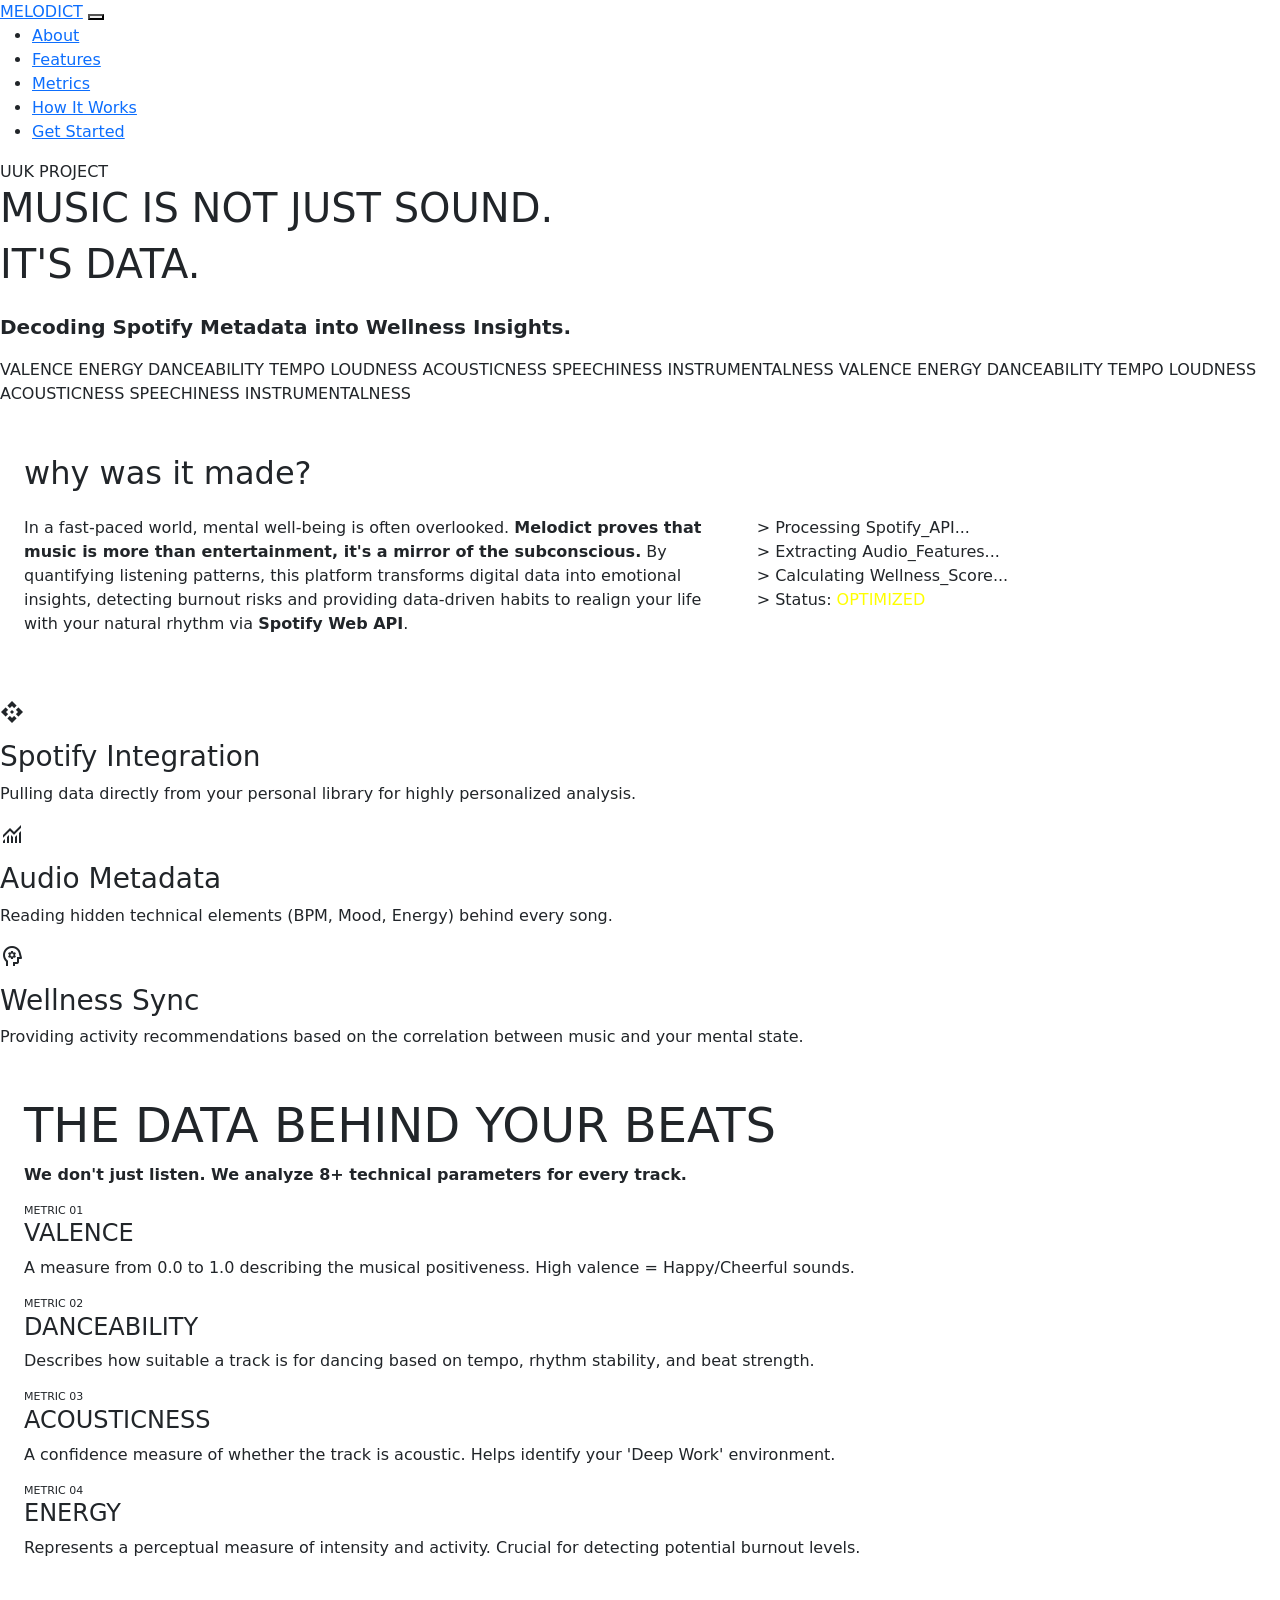
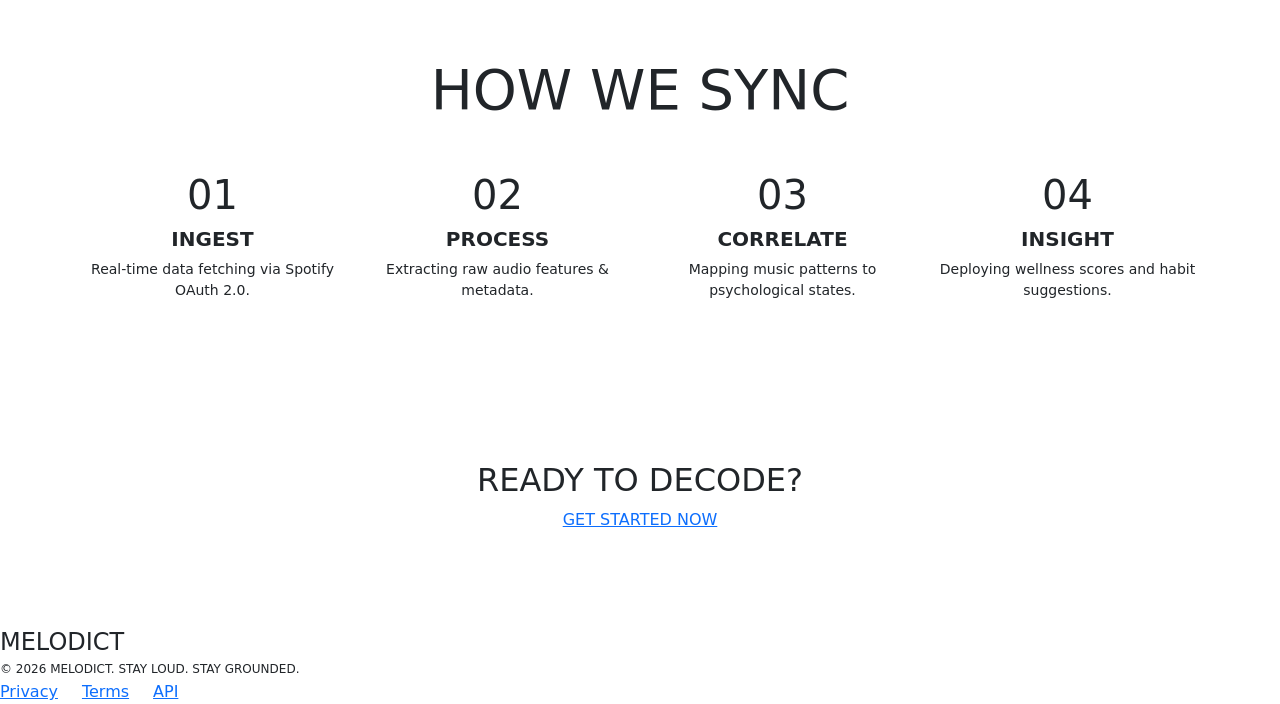
==== commit fdd93954: "absolute fix" ====
--- a/index.html
+++ b/index.html
@@ -8,25 +8,22 @@
     <link href="https://cdn.jsdelivr.net/npm/bootstrap@5.3.3/dist/css/bootstrap.min.css" rel="stylesheet"/>
     <link href="https://fonts.googleapis.com/css2?family=Space+Grotesk:wght@700;900&family=Public+Sans:wght@400;700;900&display=swap" rel="stylesheet"/>
     <link href="https://fonts.googleapis.com/css2?family=Material+Symbols+Outlined:wght,FILL@100..700,0..1" rel="stylesheet"/>
-    <link rel="stylesheet" href="styles-landing.css"/>
+    <link rel="stylesheet" href="css/index.css"/>
 
 </head>
 <body>
 
-    <!-- STICKY NAVBAR -->
     <nav id="main-navbar">
         <div class="nav-inner">
             <a href="#hero" class="nav-logo">MELODICT</a>
 
-            <!-- Hamburger Button (Mobile) -->
             <button class="nav-hamburger" id="hamburgerBtn" aria-label="Toggle Menu">
                 <span></span>
                 <span></span>
                 <span></span>
             </button>
 
-            <!-- Nav Links -->
-            <ul class="nav-links" id="navLinks">
+            <ul class="nav-links" id="navLink">
                 <li><a href="#about" class="nav-link-item">About</a></li>
                 <li><a href="#features" class="nav-link-item">Features</a></li>
                 <li><a href="#metrics" class="nav-link-item">Metrics</a></li>
@@ -36,7 +33,6 @@
         </div>
     </nav>
 
-    <!-- HERO -->
     <header class="hero" id="hero">
         <div class="hero-box">
             <div class="badge-sticker">UUK PROJECT</div>
@@ -46,20 +42,18 @@
         </div>
     </header>
 
-    <!-- MARQUEE -->
     <div class="marquee-container">
         <div class="marquee-content">
-            • VALENCE • ENERGY • DANCEABILITY • TEMPO • LOUDNESS • ACOUSTICNESS • SPEECHINESS • INSTRUMENTALNESS • VALENCE • ENERGY • DANCEABILITY • TEMPO • LOUDNESS • ACOUSTICNESS • SPEECHINESS • INSTRUMENTALNESS
+             VALENCE ENERGY DANCEABILITY TEMPO LOUDNESS ACOUSTICNESS SPEECHINESS INSTRUMENTALNESS VALENCE ENERGY DANCEABILITY TEMPO LOUDNESS ACOUSTICNESS SPEECHINESS INSTRUMENTALNESS
         </div>
     </div>
 
-    <!-- ABOUT -->
     <section class="container-fluid px-3 px-md-4 my-5" id="about">
         <div class="analyst-card">
             <h2 class="mb-4">why was it made?</h2>
             <div class="row g-4">
                 <div class="col-md-7">
-                    <p class="fs-6 fs-md-5">In a fast-paced world, mental well-being is often overlooked. <b>Melodict proves that music is more than entertainment—it's a mirror of the subconscious.</b> By quantifying listening patterns, this platform transforms digital data into emotional insights, <b>detecting burnout risks and providing data-driven habits to realign your life with</b> your natural rhythm via <b>Spotify Web API</b>.</p>
+                    <p class="fs-6 fs-md-5">In a fast-paced world, mental well-being is often overlooked. <b>Melodict proves that music is more than entertainment, it's a mirror of the subconscious.</b> By quantifying listening patterns, this platform transforms digital data into emotional insights, detecting burnout risks and providing data-driven habits to realign your life with your natural rhythm via <b>Spotify Web API</b>.</p>
                 </div>
                 <div class="col-md-5">
                     <div class="terminal-text">
@@ -73,7 +67,6 @@
         </div>
     </section>
 
-    <!-- FEATURES -->
     <section class="grid-section" id="features">
         <div class="grid-item">
             <span class="material-symbols-outlined icon-lg mb-3">api</span>
@@ -92,7 +85,6 @@
         </div>
     </section>
 
-    <!-- METRICS -->
     <section class="container-fluid px-3 px-md-4 my-5" id="metrics">
         <div class="metrics-wrapper">
             <div class="metrics-header">
@@ -124,7 +116,6 @@
         </div>
     </section>
 
-    <!-- HOW IT WORKS -->
     <section class="py-5 how-it-works-section" id="how-it-works">
         <div class="container">
             <h2 class="text-center display-4 fw-900 mb-5">HOW WE SYNC</h2>
@@ -161,26 +152,24 @@
         </div>
     </section>
 
-    <!-- CTA -->
     <section class="text-center py-5 cta-section" id="cta">
         <div class="py-4 py-md-5">
             <h2 class="cta-heading fw-900">READY TO DECODE?</h2>
-            <a href="dashboard.html" class="btn-massive">GET STARTED NOW</a>
+            <a href="pages/dashboard.html" class="btn-massive">GET STARTED NOW</a>
         </div>
     </section>
 
-    <!-- FOOTER -->
     <footer id="site-footer">
         <h3 class="mb-0" style="font-size:24px; color: var(--color-background);">MELODICT</h3>
         <span class="text-label" style="font-size:12px;">© 2026 MELODICT. STAY LOUD. STAY GROUNDED.</span>
-        <div class="d-flex gap-3 gap-md-4">
-            <a href="#">Privacy</a>
-            <a href="#">Terms</a>
-            <a href="#">API</a>
-        </div>
-    </footer>
+        <div class="d-flex gap-4">
+      <a href="#">Privacy</a>
+      <a href="#">Terms</a>
+      <a href="#">API</a>
+    </div>
+  </footer>
 
-<script src="/landing-script.js"></script>
+<script src="js/index.js"></script>
 
 </body>
 </html>
